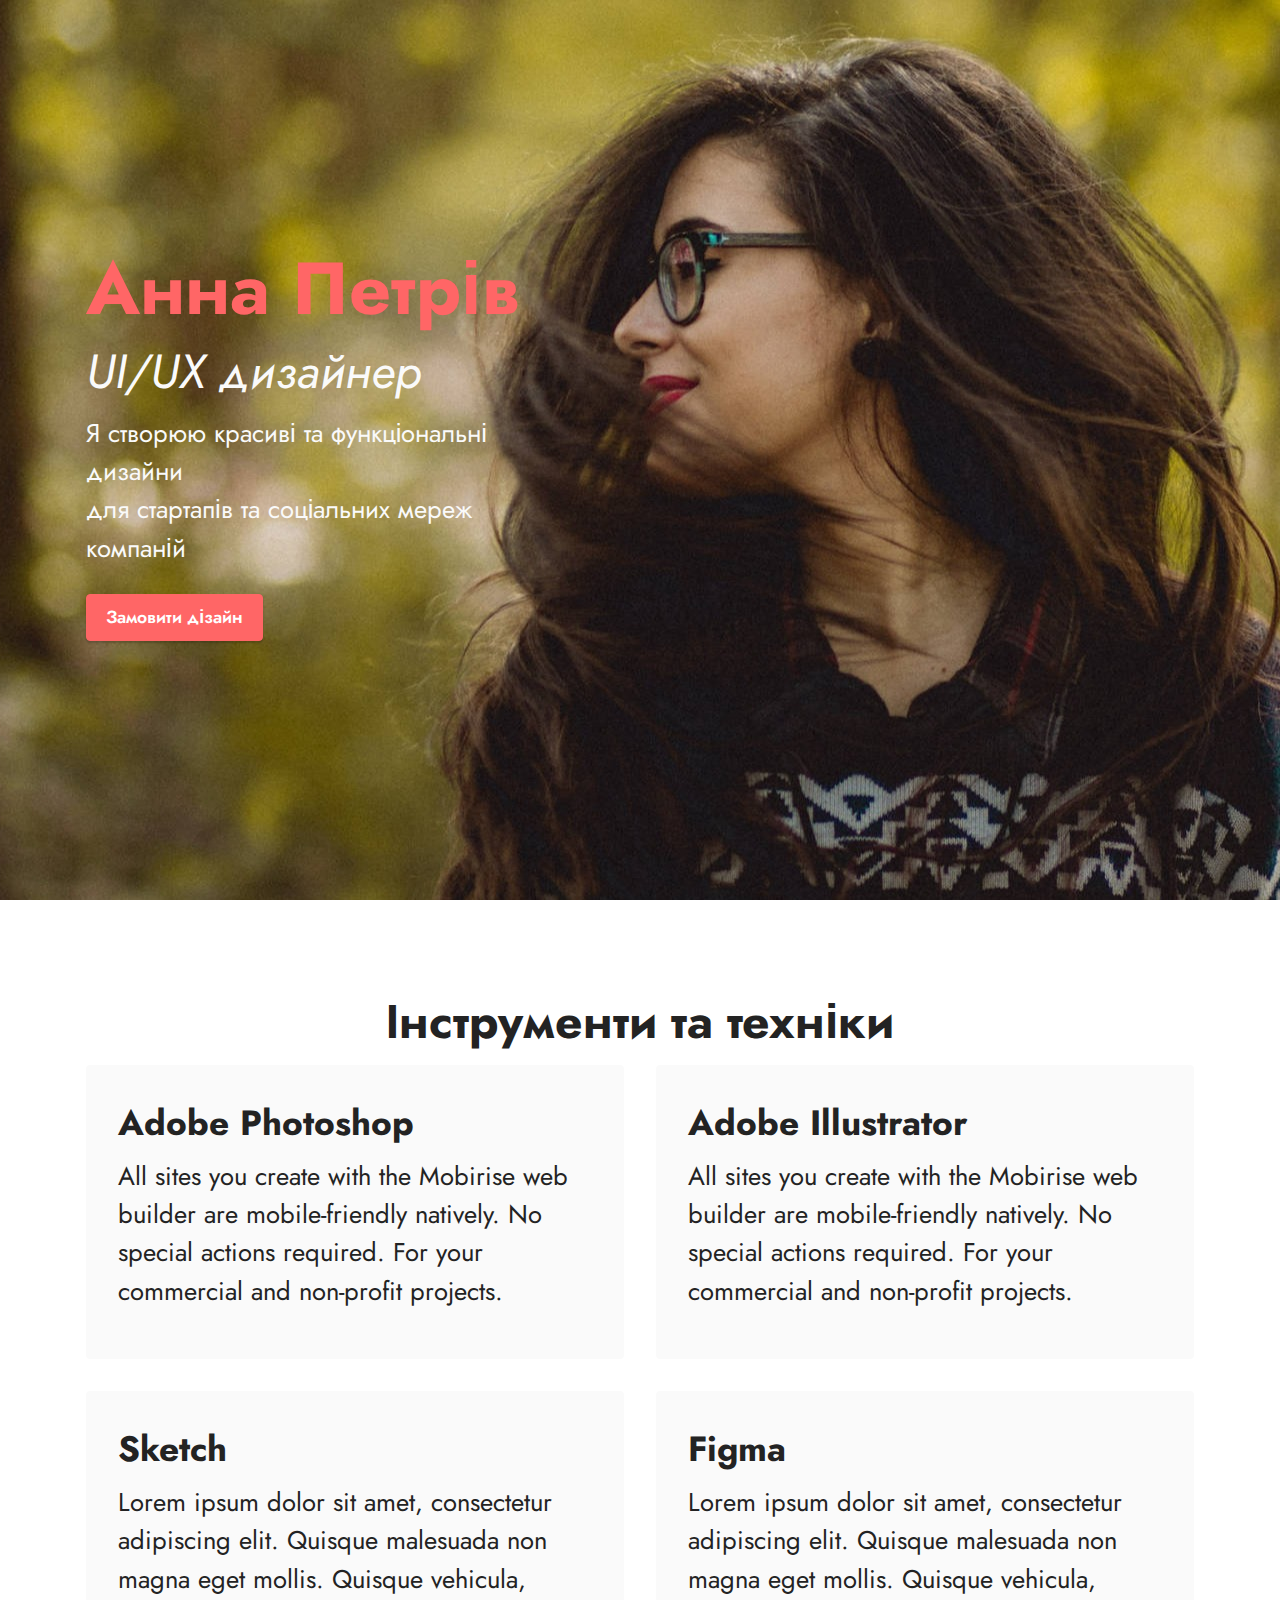
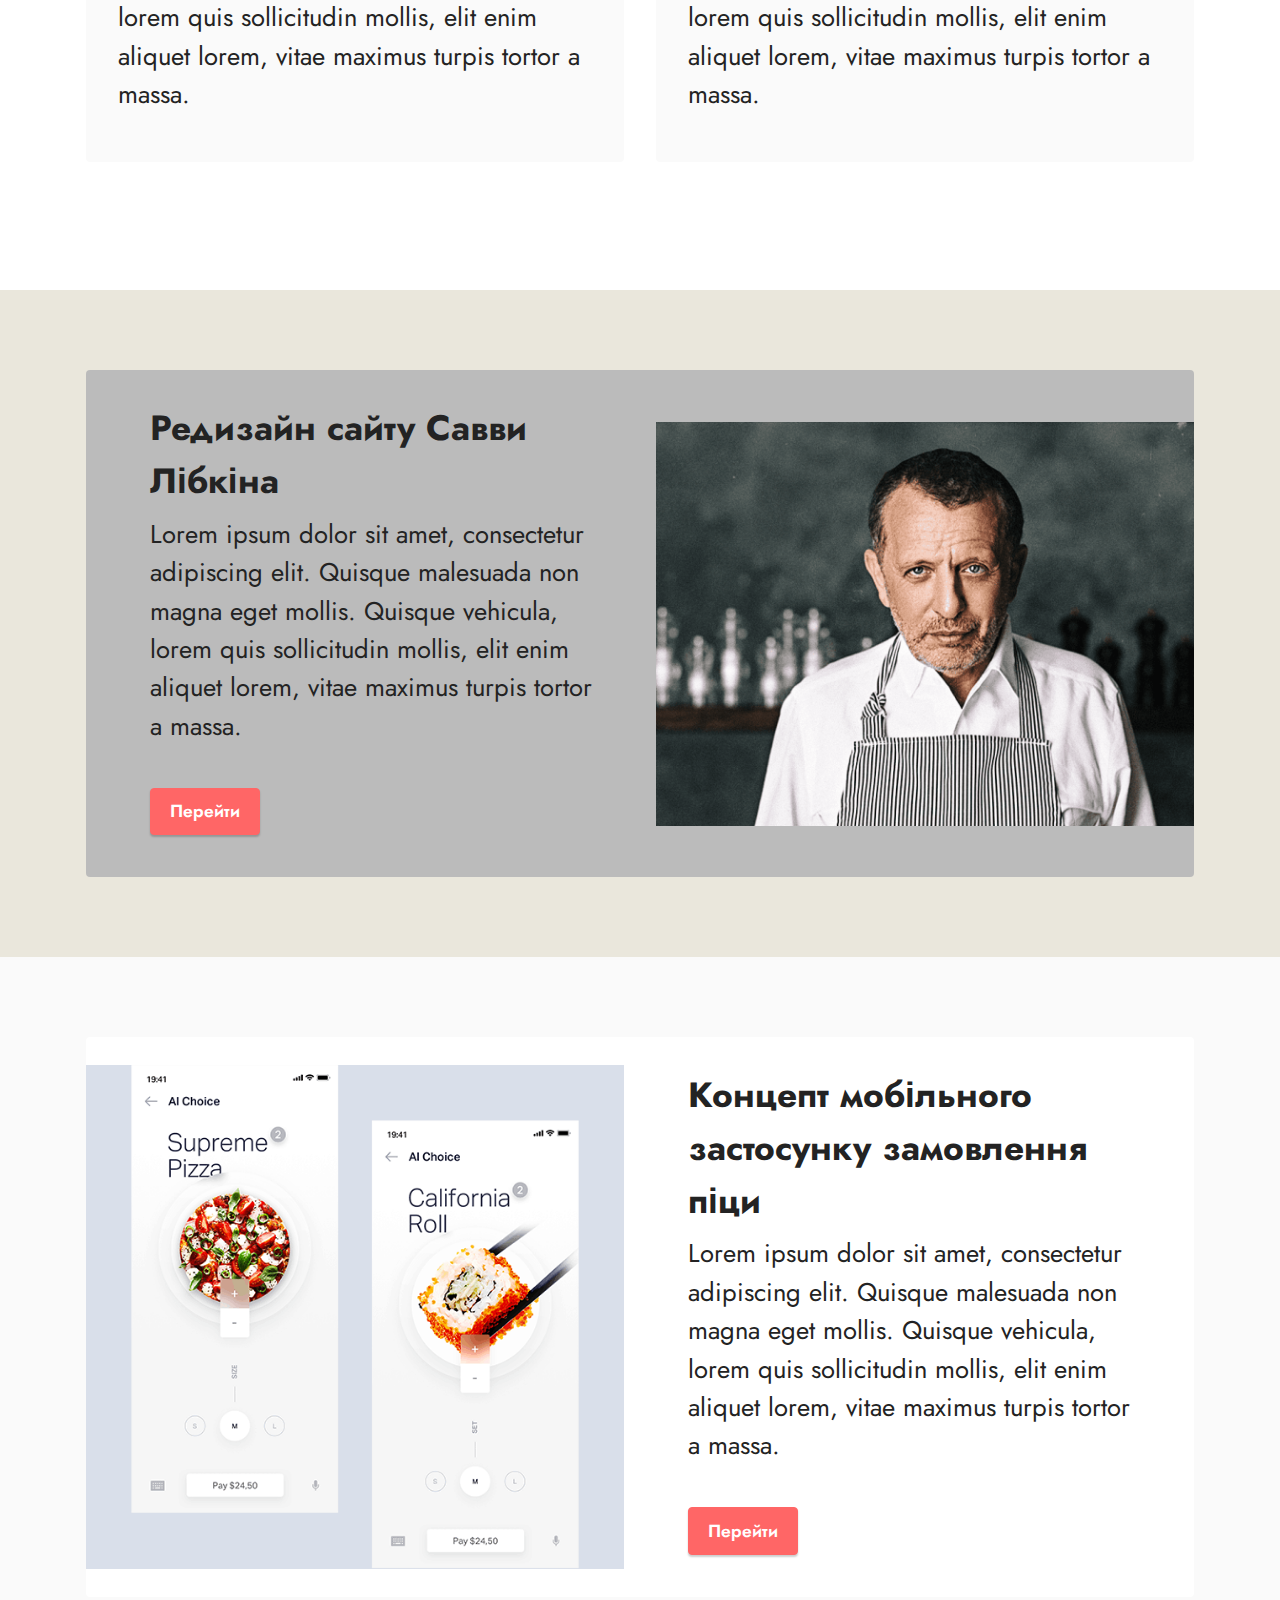
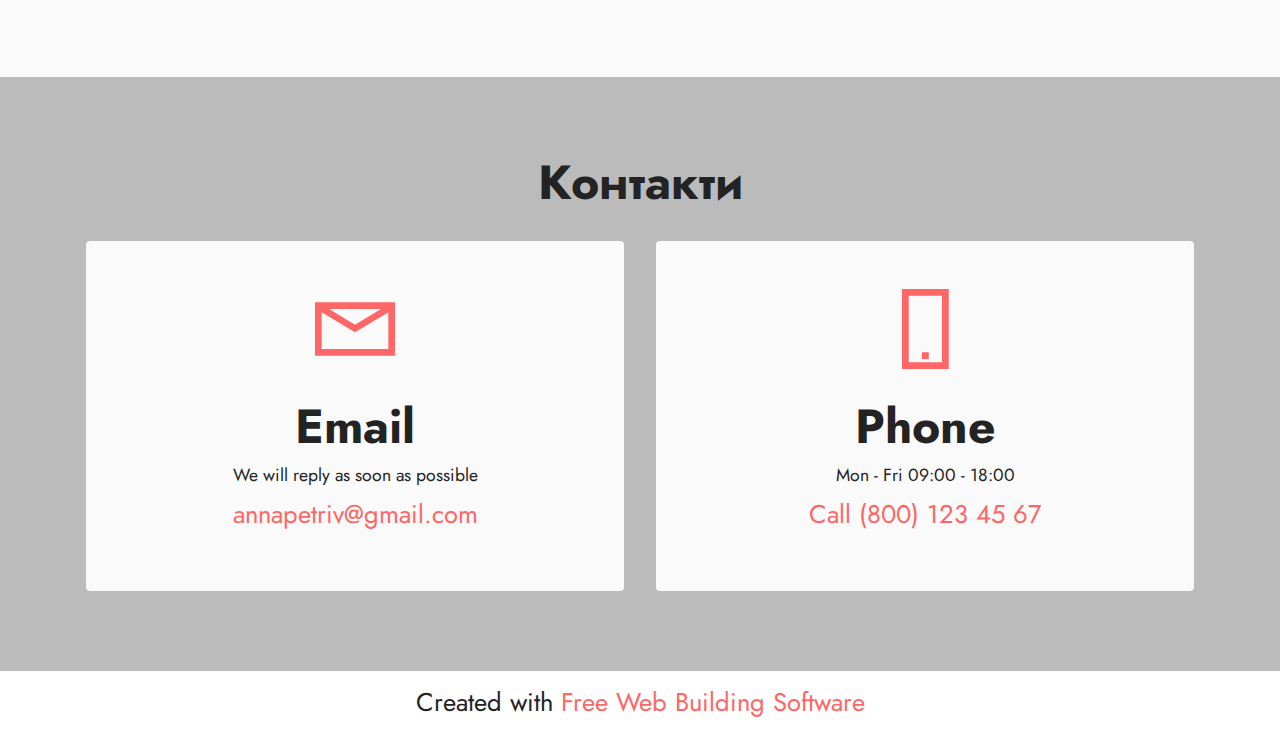
==== index.html @ 77c0c957 "create github pages" ====
<!DOCTYPE html>
<html  >
<head>
  <!-- Site made with Mobirise Website Builder v5.6.11, https://mobirise.com -->
  <meta charset="UTF-8">
  <meta http-equiv="X-UA-Compatible" content="IE=edge">
  <meta name="generator" content="Mobirise v5.6.11, mobirise.com">
  <meta name="twitter:card" content="summary_large_image"/>
  <meta name="twitter:image:src" content="">
  <meta property="og:image" content="">
  <meta name="twitter:title" content="Home">
  <meta name="viewport" content="width=device-width, initial-scale=1, minimum-scale=1">
  <link rel="shortcut icon" href="assets/images/logo5.png" type="image/x-icon">
  <meta name="description" content="">
  
  
  <title>Home</title>
  <link rel="stylesheet" href="assets/web/assets/mobirise-icons2/mobirise2.css">
  <link rel="stylesheet" href="assets/bootstrap/css/bootstrap.min.css">
  <link rel="stylesheet" href="assets/bootstrap/css/bootstrap-grid.min.css">
  <link rel="stylesheet" href="assets/bootstrap/css/bootstrap-reboot.min.css">
  <link rel="stylesheet" href="assets/theme/css/style.css">
  <link rel="preload" href="https://fonts.googleapis.com/css?family=Jost:100,200,300,400,500,600,700,800,900,100i,200i,300i,400i,500i,600i,700i,800i,900i&display=swap" as="style" onload="this.onload=null;this.rel='stylesheet'">
  <noscript><link rel="stylesheet" href="https://fonts.googleapis.com/css?family=Jost:100,200,300,400,500,600,700,800,900,100i,200i,300i,400i,500i,600i,700i,800i,900i&display=swap"></noscript>
  <link rel="preload" as="style" href="assets/mobirise/css/mbr-additional.css"><link rel="stylesheet" href="assets/mobirise/css/mbr-additional.css" type="text/css">
  
  
  
  
</head>
<body>
  
  <section data-bs-version="5.1" class="header1 cid-tc3N2yRt4b mbr-fullscreen" id="header1-n">

    

    
    <div class="mbr-overlay" style="opacity: 0; background-color: rgb(187, 187, 187);"></div>

    <div class="container">
        <div class="row">
            <div class="col-12 col-lg-5">
                <h1 class="mbr-section-title mbr-fonts-style mb-3 display-1"><strong>Анна Петрів</strong></h1>
                <h2 class="mbr-section-subtitle mbr-fonts-style mb-3 display-2"><em>UI/UX дизайнер</em></h2>
                <p class="mbr-text mbr-fonts-style display-7">Я створюю красиві та функціональні дизайни<br>для стартапів та соціальних мереж компаній</p>
                <div class="mbr-section-btn mt-3"><a class="btn btn-secondary display-4" href="mailto:annapetriv@mail.com">Замовити дізайн</a></div>
            </div>
        </div>
    </div>
</section>

<section data-bs-version="5.1" class="features7 cid-tc6FCdjRN9" id="features8-t">
    <!---->
    

    
    
    <div class="container">
        <div class="row">
            <div class="title col-12">
                <h5 class="mbr-section-title mbr-fonts-style mb-3 display-2"><strong>Інструменти та техніки</strong></h5>
                
            </div>
            <div class="card col-12 col-md-6">
                <div class="card-wrapper">
                    <div class="top-line">
                        <h6 class="card-title mbr-fonts-style display-5"><strong>Adobe Photoshop</strong></h6>
                        <p class="mbr-text cost mbr-fonts-style display-5"></p>
                    </div>
                    <div class="bottom-line">
                        <p class="mbr-text mbr-fonts-style display-7">
                            All sites you create with the Mobirise web builder are mobile-friendly natively. No special
                            actions required. For your commercial and non-profit projects.
                        </p>
                    </div>
                </div>
            </div>
            <div class="card col-12 col-md-6">
                <div class="card-wrapper">
                    <div class="top-line">
                        <h6 class="card-title mbr-fonts-style display-5"><strong>Adobe Illustrator</strong></h6>
                        <p class="mbr-text cost mbr-fonts-style display-4"></p>
                    </div>
                    <div class="bottom-line">
                        <p class="mbr-text mbr-fonts-style display-7">
                            All sites you create with the Mobirise web builder are mobile-friendly natively. No special
                            actions required. For your commercial and non-profit projects.
                        </p>
                    </div>
                </div>
            </div>
            <div class="card col-12 col-md-6">
                <div class="card-wrapper">
                    <div class="top-line">
                        <h6 class="card-title mbr-fonts-style display-5"><strong>Sketch</strong></h6>
                        <p class="mbr-text cost mbr-fonts-style display-5"></p>
                    </div>
                    <div class="bottom-line">
                        <p class="mbr-text mbr-fonts-style display-7">
                            Lorem ipsum dolor sit amet, consectetur adipiscing elit. Quisque malesuada non magna eget mollis. Quisque vehicula, lorem quis sollicitudin mollis, elit enim aliquet lorem, vitae maximus turpis tortor a massa. 
                        </p>
                    </div>
                </div>
            </div>
            <div class="card col-12 col-md-6">
                <div class="card-wrapper">
                    <div class="top-line">
                        <h6 class="card-title mbr-fonts-style display-5"><strong>Figma</strong></h6>
                        <p class="mbr-text cost mbr-fonts-style display-5"></p>
                    </div>
                    <div class="bottom-line">
                        <p class="mbr-text mbr-fonts-style display-7">
                            Lorem ipsum dolor sit amet, consectetur adipiscing elit. Quisque malesuada non magna eget mollis. Quisque vehicula, lorem quis sollicitudin mollis, elit enim aliquet lorem, vitae maximus turpis tortor a massa. 
                        </p>
                    </div>
                </div>
            </div>
            
            
            
            
            
            
            
            
        </div>
    </div>
</section>

<section data-bs-version="5.1" class="features6 cid-tc6D6nNCP1" id="features7-q">
    <!---->
    

    
    
    <div class="container">
        <div class="card-wrapper">
            <div class="row align-items-center flex-row-reverse">
                <div class="col-12 col-lg-6">
                    <div class="image-wrapper">
                        <img src="assets/images/savva-mainpng-1256x530.png" alt="Mobirise Website Builder">
                    </div>
                </div>
                <div class="col-12 col-lg">
                    <div class="text-box">
                        <h5 class="mbr-title mbr-fonts-style display-5"><strong>Редизайн сайту Савви Лібкіна</strong></h5>
                        <p class="mbr-text mbr-fonts-style display-7">Lorem ipsum dolor sit amet, consectetur adipiscing elit. Quisque malesuada non magna eget mollis. Quisque vehicula, lorem quis sollicitudin mollis, elit enim aliquet lorem, vitae maximus turpis tortor a massa. </p>
                        
                        <div class="mbr-section-btn pt-3"><a href="https://savva-libkin.com/" class="btn btn-primary display-4" target="_blank">Перейти</a></div>
                    </div>
                </div>
            </div>
        </div>
    </div>
</section>

<section data-bs-version="5.1" class="features6 cid-tc6D6OwRCN" id="features7-r">
    <!---->
    

    
    
    <div class="container">
        <div class="card-wrapper">
            <div class="row align-items-center">
                <div class="col-12 col-lg-6">
                    <div class="image-wrapper">
                        <img src="assets/images/ecommerce-app-design.png.pagespeed.ce.hptxn58na7-800x600.png" alt="Mobirise Website Builder">
                    </div>
                </div>
                <div class="col-12 col-lg">
                    <div class="text-box">
                        <h5 class="mbr-title mbr-fonts-style display-5">
                            <strong>Концепт мобільного застосунку замовлення піци</strong></h5>
                        <p class="mbr-text mbr-fonts-style display-7">Lorem ipsum dolor sit amet, consectetur adipiscing elit. Quisque malesuada non magna eget mollis. Quisque vehicula, lorem quis sollicitudin mollis, elit enim aliquet lorem, vitae maximus turpis tortor a massa. </p>
                        
                        <div class="mbr-section-btn pt-3"><a href="https://mobiri.se" class="btn btn-primary display-4">Перейти</a></div>
                    </div>
                </div>
            </div>
        </div>
    </div>
</section>

<section data-bs-version="5.1" class="contacts1 cid-tc72vBb24L" id="contacts1-z">

    

    
    
    <div class="container">
        <div class="mbr-section-head">
            <h3 class="mbr-section-title mbr-fonts-style align-center mb-0 display-2"><strong>Контакти</strong></h3>
            
        </div>
        <div class="row justify-content-center mt-4">
            <div class="card col-12 col-lg-6">
                <div class="card-wrapper">
                    <div class="card-box align-center">
                        <div class="image-wrapper">
                            <span class="mbr-iconfont mobi-mbri-letter mobi-mbri"></span>
                        </div>
                        <h4 class="card-title mbr-fonts-style mb-2 display-2">
                            <strong>Email</strong>
                        </h4>
                        <p class="mbr-text mbr-fonts-style mb-2 display-4">
                            We will reply as soon as possible</p>
                        <h5 class="link mbr-fonts-style display-7"><a href="mailto:аnnapetriv@gmail.com" class="text-primary">аnnapetriv@gmail.com</a></h5>
                    </div>
                </div>
            </div>
            <div class="card col-12 col-lg-6">
                <div class="card-wrapper">
                    <div class="card-box align-center">
                        <div class="image-wrapper">
                            <span class="mbr-iconfont mobi-mbri-mobile-2 mobi-mbri"></span>
                        </div>
                        <h4 class="card-title mbr-fonts-style align-center mb-2 display-2">
                            <strong>Phone</strong>
                        </h4>
                        <p class="mbr-text mbr-fonts-style mb-2 display-4">
                            Mon - Fri 09:00 - 18:00</p>
                        <h5 class="link mbr-black mbr-fonts-style display-7">
                            <a href="tel:+12345678910" class="text-primary">Call (800) 123 45 67</a>
                        </h5>
                    </div>
                </div>
            </div>
        </div>
    </div>
</section><section class="display-7" style="padding: 0;align-items: center;justify-content: center;flex-wrap: wrap;    align-content: center;display: flex;position: relative;height: 4rem;"><a href="https://mobiri.se/2241445" style="flex: 1 1;height: 4rem;position: absolute;width: 100%;z-index: 1;"><img alt="" style="height: 4rem;" src="[data-uri]"></a><p style="margin: 0;text-align: center;" class="display-7">Created with &#8204;</p><a style="z-index:1" href="https://mobirise.com"> Free Web  Building Software</a></section><script src="assets/bootstrap/js/bootstrap.bundle.min.js"></script>  <script src="assets/smoothscroll/smooth-scroll.js"></script>  <script src="assets/ytplayer/index.js"></script>  <script src="assets/theme/js/script.js"></script>  
  
  
</body>
</html>
---- assets/web/assets/mobirise-icons2/mobirise2.css ----
@font-face {
  font-family: 'Moririse2';
  font-display: swap;
  src:  url('mobirise2.eot?f2bix4');
  src:  url('mobirise2.eot?f2bix4#iefix') format('embedded-opentype'),
    url('mobirise2.ttf?f2bix4') format('truetype'),
    url('mobirise2.woff?f2bix4') format('woff'),
    url('mobirise2.svg?f2bix4#mobirise2') format('svg');
  font-weight: normal;
  font-style: normal;
}

[class^="mobi-"], [class*=" mobi-"] {
  /* use !important to prevent issues with browser extensions that change fonts */
  font-family: 'Moririse2' !important;
  speak: none;
  font-style: normal;
  font-weight: normal;
  font-variant: normal;
  text-transform: none;
  line-height: 1;

  /* Better Font Rendering =========== */
  -webkit-font-smoothing: antialiased;
  -moz-osx-font-smoothing: grayscale;
}

.mobi-mbri-add-submenu:before {
  content: "\e900";
}
.mobi-mbri-alert:before {
  content: "\e901";
}
.mobi-mbri-align-center:before {
  content: "\e902";
}
.mobi-mbri-align-justify:before {
  content: "\e903";
}
.mobi-mbri-align-left:before {
  content: "\e904";
}
.mobi-mbri-align-right:before {
  content: "\e905";
}
.mobi-mbri-android:before {
  content: "\e906";
}
.mobi-mbri-apple:before {
  content: "\e907";
}
.mobi-mbri-arrow-down:before {
  content: "\e908";
}
.mobi-mbri-arrow-next:before {
  content: "\e909";
}
.mobi-mbri-arrow-prev:before {
  content: "\e90a";
}
.mobi-mbri-arrow-up:before {
  content: "\e90b";
}
.mobi-mbri-bold:before {
  content: "\e90c";
}
.mobi-mbri-bookmark:before {
  content: "\e90d";
}
.mobi-mbri-bootstrap:before {
  content: "\e90e";
}
.mobi-mbri-briefcase:before {
  content: "\e90f";
}
.mobi-mbri-browse:before {
  content: "\e910";
}
.mobi-mbri-bulleted-list:before {
  content: "\e911";
}
.mobi-mbri-calendar:before {
  content: "\e912";
}
.mobi-mbri-camera:before {
  content: "\e913";
}
.mobi-mbri-cart-add:before {
  content: "\e914";
}
.mobi-mbri-cart-full:before {
  content: "\e915";
}
.mobi-mbri-cash:before {
  content: "\e916";
}
.mobi-mbri-change-style:before {
  content: "\e917";
}
.mobi-mbri-chat:before {
  content: "\e918";
}
.mobi-mbri-clock:before {
  content: "\e919";
}
.mobi-mbri-close:before {
  content: "\e91a";
}
.mobi-mbri-cloud:before {
  content: "\e91b";
}
.mobi-mbri-code:before {
  content: "\e91c";
}
.mobi-mbri-contact-form:before {
  content: "\e91d";
}
.mobi-mbri-credit-card:before {
  content: "\e91e";
}
.mobi-mbri-cursor-click:before {
  content: "\e91f";
}
.mobi-mbri-cust-feedback:before {
  content: "\e920";
}
.mobi-mbri-database:before {
  content: "\e921";
}
.mobi-mbri-delivery:before {
  content: "\e922";
}
.mobi-mbri-desktop:before {
  content: "\e923";
}
.mobi-mbri-devices:before {
  content: "\e924";
}
.mobi-mbri-down:before {
  content: "\e925";
}
.mobi-mbri-download-2:before {
  content: "\e926";
}
.mobi-mbri-download:before {
  content: "\e927";
}
.mobi-mbri-drag-n-drop-2:before {
  content: "\e928";
}
.mobi-mbri-drag-n-drop:before {
  content: "\e929";
}
.mobi-mbri-edit-2:before {
  content: "\e92a";
}
.mobi-mbri-edit:before {
  content: "\e92b";
}
.mobi-mbri-error:before {
  content: "\e92c";
}
.mobi-mbri-extension:before {
  content: "\e92d";
}
.mobi-mbri-features:before {
  content: "\e92e";
}
.mobi-mbri-file:before {
  content: "\e92f";
}
.mobi-mbri-flag:before {
  content: "\e930";
}
.mobi-mbri-folder:before {
  content: "\e931";
}
.mobi-mbri-gift:before {
  content: "\e932";
}
.mobi-mbri-github:before {
  content: "\e933";
}
.mobi-mbri-globe-2:before {
  content: "\e934";
}
.mobi-mbri-globe:before {
  content: "\e935";
}
.mobi-mbri-growing-chart:before {
  content: "\e936";
}
.mobi-mbri-hearth:before {
  content: "\e937";
}
.mobi-mbri-help:before {
  content: "\e938";
}
.mobi-mbri-home:before {
  content: "\e939";
}
.mobi-mbri-hot-cup:before {
  content: "\e93a";
}
.mobi-mbri-idea:before {
  content: "\e93b";
}
.mobi-mbri-image-gallery:before {
  content: "\e93c";
}
.mobi-mbri-image-slider:before {
  content: "\e93d";
}
.mobi-mbri-info:before {
  content: "\e93e";
}
.mobi-mbri-italic:before {
  content: "\e93f";
}
.mobi-mbri-key:before {
  content: "\e940";
}
.mobi-mbri-laptop:before {
  content: "\e941";
}
.mobi-mbri-layers:before {
  content: "\e942";
}
.mobi-mbri-left-right:before {
  content: "\e943";
}
.mobi-mbri-left:before {
  content: "\e944";
}
.mobi-mbri-letter:before {
  content: "\e945";
}
.mobi-mbri-like:before {
  content: "\e946";
}
.mobi-mbri-link:before {
  content: "\e947";
}
.mobi-mbri-lock:before {
  content: "\e948";
}
.mobi-mbri-login:before {
  content: "\e949";
}
.mobi-mbri-logout:before {
  content: "\e94a";
}
.mobi-mbri-magic-stick:before {
  content: "\e94b";
}
.mobi-mbri-map-pin:before {
  content: "\e94c";
}
.mobi-mbri-menu:before {
  content: "\e94d";
}
.mobi-mbri-mobile-2:before {
  content: "\e94e";
}
.mobi-mbri-mobile-horizontal:before {
  content: "\e94f";
}
.mobi-mbri-mobile:before {
  content: "\e950";
}
.mobi-mbri-mobirise:before {
  content: "\e951";
}
.mobi-mbri-more-horizontal:before {
  content: "\e952";
}
.mobi-mbri-more-vertical:before {
  content: "\e953";
}
.mobi-mbri-music:before {
  content: "\e954";
}
.mobi-mbri-new-file:before {
  content: "\e955";
}
.mobi-mbri-numbered-list:before {
  content: "\e956";
}
.mobi-mbri-opened-folder:before {
  content: "\e957";
}
.mobi-mbri-pages:before {
  content: "\e958";
}
.mobi-mbri-paper-plane:before {
  content: "\e959";
}
.mobi-mbri-paperclip:before {
  content: "\e95a";
}
.mobi-mbri-phone:before {
  content: "\e95b";
}
.mobi-mbri-photo:before {
  content: "\e95c";
}
.mobi-mbri-photos:before {
  content: "\e95d";
}
.mobi-mbri-pin:before {
  content: "\e95e";
}
.mobi-mbri-play:before {
  content: "\e95f";
}
.mobi-mbri-plus:before {
  content: "\e960";
}
.mobi-mbri-preview:before {
  content: "\e961";
}
.mobi-mbri-print:before {
  content: "\e962";
}
.mobi-mbri-protect:before {
  content: "\e963";
}
.mobi-mbri-question:before {
  content: "\e964";
}
.mobi-mbri-quote-left:before {
  content: "\e965";
}
.mobi-mbri-quote-right:before {
  content: "\e966";
}
.mobi-mbri-redo:before {
  content: "\e967";
}
.mobi-mbri-refresh:before {
  content: "\e968";
}
.mobi-mbri-responsive-2:before {
  content: "\e969";
}
.mobi-mbri-responsive:before {
  content: "\e96a";
}
.mobi-mbri-right:before {
  content: "\e96b";
}
.mobi-mbri-rocket:before {
  content: "\e96c";
}
.mobi-mbri-sad-face:before {
  content: "\e96d";
}
.mobi-mbri-sale:before {
  content: "\e96e";
}
.mobi-mbri-save:before {
  content: "\e96f";
}
.mobi-mbri-search:before {
  content: "\e970";
}
.mobi-mbri-setting-2:before {
  content: "\e971";
}
.mobi-mbri-setting-3:before {
  content: "\e972";
}
.mobi-mbri-setting:before {
  content: "\e973";
}
.mobi-mbri-share:before {
  content: "\e974";
}
.mobi-mbri-shopping-bag:before {
  content: "\e975";
}
.mobi-mbri-shopping-basket:before {
  content: "\e976";
}
.mobi-mbri-shopping-cart:before {
  content: "\e977";
}
.mobi-mbri-sites:before {
  content: "\e978";
}
.mobi-mbri-smile-face:before {
  content: "\e979";
}
.mobi-mbri-speed:before {
  content: "\e97a";
}
.mobi-mbri-star:before {
  content: "\e97b";
}
.mobi-mbri-success:before {
  content: "\e97c";
}
.mobi-mbri-sun:before {
  content: "\e97d";
}
.mobi-mbri-sun2:before {
  content: "\e97e";
}
.mobi-mbri-tablet-vertical:before {
  content: "\e97f";
}
.mobi-mbri-tablet:before {
  content: "\e980";
}
.mobi-mbri-target:before {
  content: "\e981";
}
.mobi-mbri-timer:before {
  content: "\e982";
}
.mobi-mbri-to-ftp:before {
  content: "\e983";
}
.mobi-mbri-to-local-drive:before {
  content: "\e984";
}
.mobi-mbri-touch-swipe:before {
  content: "\e985";
}
.mobi-mbri-touch:before {
  content: "\e986";
}
.mobi-mbri-trash:before {
  content: "\e987";
}
.mobi-mbri-underline:before {
  content: "\e988";
}
.mobi-mbri-undo:before {
  content: "\e989";
}
.mobi-mbri-unlink:before {
  content: "\e98a";
}
.mobi-mbri-unlock:before {
  content: "\e98b";
}
.mobi-mbri-up-down:before {
  content: "\e98c";
}
.mobi-mbri-up:before {
  content: "\e98d";
}
.mobi-mbri-update:before {
  content: "\e98e";
}
.mobi-mbri-upload-2:before {
  content: "\e98f";
}
.mobi-mbri-upload:before {
  content: "\e990";
}
.mobi-mbri-user-2:before {
  content: "\e991";
}
.mobi-mbri-user:before {
  content: "\e992";
}
.mobi-mbri-users:before {
  content: "\e993";
}
.mobi-mbri-video-play:before {
  content: "\e994";
}
.mobi-mbri-video:before {
  content: "\e995";
}
.mobi-mbri-watch:before {
  content: "\e996";
}
.mobi-mbri-website-theme-2:before {
  content: "\e997";
}
.mobi-mbri-website-theme:before {
  content: "\e998";
}
.mobi-mbri-wifi:before {
  content: "\e999";
}
.mobi-mbri-windows:before {
  content: "\e99a";
}
.mobi-mbri-zoom-in:before {
  content: "\e99b";
}
.mobi-mbri-zoom-out:before {
  content: "\e99c";
}
---- assets/theme/css/style.css ----
@charset "UTF-8";
section {
  background-color: #ffffff;
}

body {
  font-style: normal;
  line-height: 1.5;
  font-weight: 400;
  color: #232323;
  position: relative;
}

button {
  background-color: transparent;
  border-color: transparent;
}

section,
.container,
.container-fluid {
  position: relative;
  word-wrap: break-word;
}

a.mbr-iconfont:hover {
  text-decoration: none;
}

.article .lead p,
.article .lead ul,
.article .lead ol,
.article .lead pre,
.article .lead blockquote {
  margin-bottom: 0;
}

a {
  font-style: normal;
  font-weight: 400;
  cursor: pointer;
}
a, a:hover {
  text-decoration: none;
}

.mbr-section-title {
  font-style: normal;
  line-height: 1.3;
}

.mbr-section-subtitle {
  line-height: 1.3;
}

.mbr-text {
  font-style: normal;
  line-height: 1.7;
}

h1,
h2,
h3,
h4,
h5,
h6,
.display-1,
.display-2,
.display-4,
.display-5,
.display-7,
span,
p,
a {
  line-height: 1;
  word-break: break-word;
  word-wrap: break-word;
  font-weight: 400;
}

b,
strong {
  font-weight: bold;
}

input:-webkit-autofill, input:-webkit-autofill:hover, input:-webkit-autofill:focus, input:-webkit-autofill:active {
  transition-delay: 9999s;
  -webkit-transition-property: background-color, color;
  transition-property: background-color, color;
}

textarea[type=hidden] {
  display: none;
}

section {
  background-position: 50% 50%;
  background-repeat: no-repeat;
  background-size: cover;
}
section .mbr-background-video,
section .mbr-background-video-preview {
  position: absolute;
  bottom: 0;
  left: 0;
  right: 0;
  top: 0;
}

.hidden {
  visibility: hidden;
}

.mbr-z-index20 {
  z-index: 20;
}

/*! Base colors */
.mbr-white {
  color: #ffffff;
}

.mbr-black {
  color: #111111;
}

.mbr-bg-white {
  background-color: #ffffff;
}

.mbr-bg-black {
  background-color: #000000;
}

/*! Text-aligns */
.align-left {
  text-align: left;
}

.align-center {
  text-align: center;
}

.align-right {
  text-align: right;
}

/*! Font-weight  */
.mbr-light {
  font-weight: 300;
}

.mbr-regular {
  font-weight: 400;
}

.mbr-semibold {
  font-weight: 500;
}

.mbr-bold {
  font-weight: 700;
}

/*! Media  */
.media-content {
  flex-basis: 100%;
}

.media-container-row {
  display: flex;
  flex-direction: row;
  flex-wrap: wrap;
  justify-content: center;
  align-content: center;
  align-items: start;
}
.media-container-row .media-size-item {
  width: 400px;
}

.media-container-column {
  display: flex;
  flex-direction: column;
  flex-wrap: wrap;
  justify-content: center;
  align-content: center;
  align-items: stretch;
}
.media-container-column > * {
  width: 100%;
}

@media (min-width: 992px) {
  .media-container-row {
    flex-wrap: nowrap;
  }
}
figure {
  margin-bottom: 0;
  overflow: hidden;
}

figure[mbr-media-size] {
  transition: width 0.1s;
}

img,
iframe {
  display: block;
  width: 100%;
}

.card {
  background-color: transparent;
  border: none;
}

.card-box {
  width: 100%;
}

.card-img {
  text-align: center;
  flex-shrink: 0;
  -webkit-flex-shrink: 0;
}

.media {
  max-width: 100%;
  margin: 0 auto;
}

.mbr-figure {
  align-self: center;
}

.media-container > div {
  max-width: 100%;
}

.mbr-figure img,
.card-img img {
  width: 100%;
}

@media (max-width: 991px) {
  .media-size-item {
    width: auto !important;
  }

  .media {
    width: auto;
  }

  .mbr-figure {
    width: 100% !important;
  }
}
/*! Buttons */
.mbr-section-btn {
  margin-left: -0.6rem;
  margin-right: -0.6rem;
  font-size: 0;
}

.btn {
  font-weight: 600;
  border-width: 1px;
  font-style: normal;
  margin: 0.6rem 0.6rem;
  white-space: normal;
  transition: all 0.2s ease-in-out;
  display: inline-flex;
  align-items: center;
  justify-content: center;
  word-break: break-word;
}

.btn-sm {
  font-weight: 600;
  letter-spacing: 0px;
  transition: all 0.3s ease-in-out;
}

.btn-md {
  font-weight: 600;
  letter-spacing: 0px;
  transition: all 0.3s ease-in-out;
}

.btn-lg {
  font-weight: 600;
  letter-spacing: 0px;
  transition: all 0.3s ease-in-out;
}

.btn-form {
  margin: 0;
}
.btn-form:hover {
  cursor: pointer;
}

nav .mbr-section-btn {
  margin-left: 0rem;
  margin-right: 0rem;
}

/*! Btn icon margin */
.btn .mbr-iconfont,
.btn.btn-sm .mbr-iconfont {
  order: 1;
  cursor: pointer;
  margin-left: 0.5rem;
  vertical-align: sub;
}

.btn.btn-md .mbr-iconfont,
.btn.btn-md .mbr-iconfont {
  margin-left: 0.8rem;
}

.mbr-regular {
  font-weight: 400;
}

.mbr-semibold {
  font-weight: 500;
}

.mbr-bold {
  font-weight: 700;
}

[type=submit] {
  -webkit-appearance: none;
}

/*! Full-screen */
.mbr-fullscreen .mbr-overlay {
  min-height: 100vh;
}

.mbr-fullscreen {
  display: flex;
  display: -moz-flex;
  display: -ms-flex;
  display: -o-flex;
  align-items: center;
  min-height: 100vh;
  padding-top: 3rem;
  padding-bottom: 3rem;
}

/*! Map */
.map {
  height: 25rem;
  position: relative;
}
.map iframe {
  width: 100%;
  height: 100%;
}

/*! Scroll to top arrow */
.mbr-arrow-up {
  bottom: 25px;
  right: 90px;
  position: fixed;
  text-align: right;
  z-index: 5000;
  color: #ffffff;
  font-size: 22px;
}

.mbr-arrow-up a {
  background: rgba(0, 0, 0, 0.2);
  border-radius: 50%;
  color: #fff;
  display: inline-block;
  height: 60px;
  width: 60px;
  border: 2px solid #fff;
  outline-style: none !important;
  position: relative;
  text-decoration: none;
  transition: all 0.3s ease-in-out;
  cursor: pointer;
  text-align: center;
}
.mbr-arrow-up a:hover {
  background-color: rgba(0, 0, 0, 0.4);
}
.mbr-arrow-up a i {
  line-height: 60px;
}

.mbr-arrow-up-icon {
  display: block;
  color: #fff;
}

.mbr-arrow-up-icon::before {
  content: "›";
  display: inline-block;
  font-family: serif;
  font-size: 22px;
  line-height: 1;
  font-style: normal;
  position: relative;
  top: 6px;
  left: -4px;
  transform: rotate(-90deg);
}

/*! Arrow Down */
.mbr-arrow {
  position: absolute;
  bottom: 45px;
  left: 50%;
  width: 60px;
  height: 60px;
  cursor: pointer;
  background-color: rgba(80, 80, 80, 0.5);
  border-radius: 50%;
  transform: translateX(-50%);
}
@media (max-width: 767px) {
  .mbr-arrow {
    display: none;
  }
}
.mbr-arrow > a {
  display: inline-block;
  text-decoration: none;
  outline-style: none;
  -webkit-animation: arrowdown 1.7s ease-in-out infinite;
          animation: arrowdown 1.7s ease-in-out infinite;
  color: #ffffff;
}
.mbr-arrow > a > i {
  position: absolute;
  top: -2px;
  left: 15px;
  font-size: 2rem;
}

#scrollToTop a i::before {
  content: "";
  position: absolute;
  display: block;
  border-bottom: 2.5px solid #fff;
  border-left: 2.5px solid #fff;
  width: 27.8%;
  height: 27.8%;
  left: 50%;
  top: 51%;
  transform: translateY(-30%) translateX(-50%) rotate(135deg);
}

@keyframes arrowdown {
  0% {
    transform: translateY(0px);
  }
  50% {
    transform: translateY(-5px);
  }
  100% {
    transform: translateY(0px);
  }
}
@-webkit-keyframes arrowdown {
  0% {
    transform: translateY(0px);
  }
  50% {
    transform: translateY(-5px);
  }
  100% {
    transform: translateY(0px);
  }
}
@media (max-width: 500px) {
  .mbr-arrow-up {
    left: 0;
    right: 0;
    text-align: center;
  }
}
/*Gradients animation*/
@keyframes gradient-animation {
  from {
    background-position: 0% 100%;
    -webkit-animation-timing-function: ease-in-out;
            animation-timing-function: ease-in-out;
  }
  to {
    background-position: 100% 0%;
    -webkit-animation-timing-function: ease-in-out;
            animation-timing-function: ease-in-out;
  }
}
@-webkit-keyframes gradient-animation {
  from {
    background-position: 0% 100%;
    -webkit-animation-timing-function: ease-in-out;
            animation-timing-function: ease-in-out;
  }
  to {
    background-position: 100% 0%;
    -webkit-animation-timing-function: ease-in-out;
            animation-timing-function: ease-in-out;
  }
}
.bg-gradient {
  background-size: 200% 200%;
  animation: gradient-animation 5s infinite alternate;
  -webkit-animation: gradient-animation 5s infinite alternate;
}

.menu .navbar-brand {
  display: -webkit-flex;
}
.menu .navbar-brand span {
  display: flex;
  display: -webkit-flex;
}
.menu .navbar-brand .navbar-caption-wrap {
  display: -webkit-flex;
}
.menu .navbar-brand .navbar-logo img {
  display: -webkit-flex;
  width: auto;
}
@media (min-width: 768px) and (max-width: 991px) {
  .menu .navbar-toggleable-sm .navbar-nav {
    display: -ms-flexbox;
  }
}
@media (max-width: 991px) {
  .menu .navbar-collapse {
    max-height: 93.5vh;
  }
  .menu .navbar-collapse.show {
    overflow: auto;
  }
}
@media (min-width: 992px) {
  .menu .navbar-nav.nav-dropdown {
    display: -webkit-flex;
  }
  .menu .navbar-toggleable-sm .navbar-collapse {
    display: -webkit-flex !important;
  }
  .menu .collapsed .navbar-collapse {
    max-height: 93.5vh;
  }
  .menu .collapsed .navbar-collapse.show {
    overflow: auto;
  }
}
@media (max-width: 767px) {
  .menu .navbar-collapse {
    max-height: 80vh;
  }
}

.nav-link .mbr-iconfont {
  margin-right: 0.5rem;
}

.navbar {
  display: -webkit-flex;
  -webkit-flex-wrap: wrap;
  -webkit-align-items: center;
  -webkit-justify-content: space-between;
}

.navbar-collapse {
  -webkit-flex-basis: 100%;
  -webkit-flex-grow: 1;
  -webkit-align-items: center;
}

.nav-dropdown .link {
  padding: 0.667em 1.667em !important;
  margin: 0 !important;
}

.nav {
  display: -webkit-flex;
  -webkit-flex-wrap: wrap;
}

.row {
  display: -webkit-flex;
  -webkit-flex-wrap: wrap;
}

.justify-content-center {
  -webkit-justify-content: center;
}

.form-inline {
  display: -webkit-flex;
}

.card-wrapper {
  -webkit-flex: 1;
}

.carousel-control {
  z-index: 10;
  display: -webkit-flex;
}

.carousel-controls {
  display: -webkit-flex;
}

.media {
  display: -webkit-flex;
}

.form-group:focus {
  outline: none;
}

.jq-selectbox__select {
  padding: 7px 0;
  position: relative;
}

.jq-selectbox__dropdown {
  overflow: hidden;
  border-radius: 10px;
  position: absolute;
  top: 100%;
  left: 0 !important;
  width: 100% !important;
}

.jq-selectbox__trigger-arrow {
  right: 0;
  transform: translateY(-50%);
}

.jq-selectbox li {
  padding: 1.07em 0.5em;
}

input[type=range] {
  padding-left: 0 !important;
  padding-right: 0 !important;
}

.modal-dialog,
.modal-content {
  height: 100%;
}

.modal-dialog .carousel-inner {
  height: calc(100vh - 1.75rem);
}
@media (max-width: 575px) {
  .modal-dialog .carousel-inner {
    height: calc(100vh - 1rem);
  }
}

.carousel-item {
  text-align: center;
}

.carousel-item img {
  margin: auto;
}

.navbar-toggler {
  align-self: flex-start;
  padding: 0.25rem 0.75rem;
  font-size: 1.25rem;
  line-height: 1;
  background: transparent;
  border: 1px solid transparent;
  border-radius: 0.25rem;
}

.navbar-toggler:focus,
.navbar-toggler:hover {
  text-decoration: none;
  box-shadow: none;
}

.navbar-toggler-icon {
  display: inline-block;
  width: 1.5em;
  height: 1.5em;
  vertical-align: middle;
  content: "";
  background: no-repeat center center;
  background-size: 100% 100%;
}

.navbar-toggler-left {
  position: absolute;
  left: 1rem;
}

.navbar-toggler-right {
  position: absolute;
  right: 1rem;
}

.card-img {
  width: auto;
}

.menu .navbar.collapsed:not(.beta-menu) {
  flex-direction: column;
}

.carousel-item.active,
.carousel-item-next,
.carousel-item-prev {
  display: flex;
}

.note-air-layout .dropup .dropdown-menu,
.note-air-layout .navbar-fixed-bottom .dropdown .dropdown-menu {
  bottom: initial !important;
}

html,
body {
  height: auto;
  min-height: 100vh;
}

.dropup .dropdown-toggle::after {
  display: none;
}

.form-asterisk {
  font-family: initial;
  position: absolute;
  top: -2px;
  font-weight: normal;
}

.form-control-label {
  position: relative;
  cursor: pointer;
  margin-bottom: 0.357em;
  padding: 0;
}

.alert {
  color: #ffffff;
  border-radius: 0;
  border: 0;
  font-size: 1.1rem;
  line-height: 1.5;
  margin-bottom: 1.875rem;
  padding: 1.25rem;
  position: relative;
  text-align: center;
}
.alert.alert-form::after {
  background-color: inherit;
  bottom: -7px;
  content: "";
  display: block;
  height: 14px;
  left: 50%;
  margin-left: -7px;
  position: absolute;
  transform: rotate(45deg);
  width: 14px;
}

.form-control {
  background-color: #ffffff;
  background-clip: border-box;
  color: #232323;
  line-height: 1rem !important;
  height: auto;
  padding: 0.6rem 1.2rem;
  transition: border-color 0.25s ease 0s;
  border: 1px solid transparent !important;
  border-radius: 4px;
  box-shadow: rgba(0, 0, 0, 0.07) 0px 1px 1px 0px, rgba(0, 0, 0, 0.07) 0px 1px 3px 0px, rgba(0, 0, 0, 0.03) 0px 0px 0px 1px;
}
.form-active .form-control:invalid {
  border-color: red;
}

form .row {
  margin-left: -0.6rem;
  margin-right: -0.6rem;
}
form .row [class*=col] {
  padding-left: 0.6rem;
  padding-right: 0.6rem;
}

form .mbr-section-btn {
  margin: 0;
  padding-left: 0.6rem;
  padding-right: 0.6rem;
}

form .btn {
  display: flex;
  padding: 0.6rem 1.2rem;
  margin: 0;
}

form .form-check-input {
  margin-top: 0.5;
}

textarea.form-control {
  line-height: 1.5rem !important;
}

.form-group {
  margin-bottom: 1.2rem;
}

.form-control,
form .btn {
  min-height: 48px;
}

.gdpr-block label span.textGDPR input[name=gdpr] {
  top: 7px;
}

.form-control:focus {
  box-shadow: none;
}

:focus {
  outline: none;
}

.mbr-overlay {
  background-color: #000;
  bottom: 0;
  left: 0;
  opacity: 0.5;
  position: absolute;
  right: 0;
  top: 0;
  z-index: 0;
  pointer-events: none;
}

blockquote {
  font-style: italic;
  padding: 3rem;
  font-size: 1.09rem;
  position: relative;
  border-left: 3px solid;
}

ul,
ol,
pre,
blockquote {
  margin-bottom: 2.3125rem;
}

.mt-4 {
  margin-top: 2rem !important;
}

.mb-4 {
  margin-bottom: 2rem !important;
}

@media (min-width: 992px) {
  .container {
    padding-left: 16px;
    padding-right: 16px;
  }

  .row {
    margin-left: -16px;
    margin-right: -16px;
  }
  .row > [class*=col] {
    padding-left: 16px;
    padding-right: 16px;
  }
}
@media (min-width: 768px) {
  .container-fluid {
    padding-left: 32px;
    padding-right: 32px;
  }
}
@media (min-width: 768px) and (max-width: 991px) {
  .mbr-container {
    padding-left: 32px;
    padding-right: 32px;
  }
}
@media (max-width: 767px) {
  .mbr-container {
    padding-left: 16px;
    padding-right: 16px;
  }
}
.card-wrapper,
.item-wrapper {
  overflow: hidden;
}

.app-video-wrapper > img {
  opacity: 1;
}

.item {
  position: relative;
}

.dropdown-menu .dropdown-menu {
  left: 100%;
}

.dropdown-item + .dropdown-menu {
  display: none;
}

.dropdown-item:hover + .dropdown-menu,
.dropdown-menu:hover {
  display: block;
}

@media (min-aspect-ratio: 16/9) {
  .mbr-video-foreground {
    height: 300% !important;
    top: -100% !important;
  }
}
@media (max-aspect-ratio: 16/9) {
  .mbr-video-foreground {
    width: 300% !important;
    left: -100% !important;
  }
}.engine {
	position: absolute;
	text-indent: -2400px;
	text-align: center;
	padding: 0;
	top: 0;
	left: -2400px;
}
---- assets/mobirise/css/mbr-additional.css ----
body {
  font-family: Jost;
}
.display-1 {
  font-family: 'Jost', sans-serif;
  font-size: 4.6rem;
  line-height: 1.1;
}
.display-1 > .mbr-iconfont {
  font-size: 5.75rem;
}
.display-2 {
  font-family: 'Jost', sans-serif;
  font-size: 3rem;
  line-height: 1.1;
}
.display-2 > .mbr-iconfont {
  font-size: 3.75rem;
}
.display-4 {
  font-family: 'Jost', sans-serif;
  font-size: 1.1rem;
  line-height: 1.5;
}
.display-4 > .mbr-iconfont {
  font-size: 1.375rem;
}
.display-5 {
  font-family: 'Jost', sans-serif;
  font-size: 2.2rem;
  line-height: 1.5;
}
.display-5 > .mbr-iconfont {
  font-size: 2.75rem;
}
.display-7 {
  font-family: 'Jost', sans-serif;
  font-size: 1.6rem;
  line-height: 1.5;
}
.display-7 > .mbr-iconfont {
  font-size: 2rem;
}
/* ---- Fluid typography for mobile devices ---- */
/* 1.4 - font scale ratio ( bootstrap == 1.42857 ) */
/* 100vw - current viewport width */
/* (48 - 20)  48 == 48rem == 768px, 20 == 20rem == 320px(minimal supported viewport) */
/* 0.65 - min scale variable, may vary */
@media (max-width: 992px) {
  .display-1 {
    font-size: 3.68rem;
  }
}
@media (max-width: 768px) {
  .display-1 {
    font-size: 3.22rem;
    font-size: calc( 2.26rem + (4.6 - 2.26) * ((100vw - 20rem) / (48 - 20)));
    line-height: calc( 1.1 * (2.26rem + (4.6 - 2.26) * ((100vw - 20rem) / (48 - 20))));
  }
  .display-2 {
    font-size: 2.4rem;
    font-size: calc( 1.7rem + (3 - 1.7) * ((100vw - 20rem) / (48 - 20)));
    line-height: calc( 1.3 * (1.7rem + (3 - 1.7) * ((100vw - 20rem) / (48 - 20))));
  }
  .display-4 {
    font-size: 0.88rem;
    font-size: calc( 1.0350000000000001rem + (1.1 - 1.0350000000000001) * ((100vw - 20rem) / (48 - 20)));
    line-height: calc( 1.4 * (1.0350000000000001rem + (1.1 - 1.0350000000000001) * ((100vw - 20rem) / (48 - 20))));
  }
  .display-5 {
    font-size: 1.76rem;
    font-size: calc( 1.42rem + (2.2 - 1.42) * ((100vw - 20rem) / (48 - 20)));
    line-height: calc( 1.4 * (1.42rem + (2.2 - 1.42) * ((100vw - 20rem) / (48 - 20))));
  }
  .display-7 {
    font-size: 1.28rem;
    font-size: calc( 1.21rem + (1.6 - 1.21) * ((100vw - 20rem) / (48 - 20)));
    line-height: calc( 1.4 * (1.21rem + (1.6 - 1.21) * ((100vw - 20rem) / (48 - 20))));
  }
}
/* Buttons */
.btn {
  padding: 0.6rem 1.2rem;
  border-radius: 4px;
}
.btn-sm {
  padding: 0.6rem 1.2rem;
  border-radius: 4px;
}
.btn-md {
  padding: 0.6rem 1.2rem;
  border-radius: 4px;
}
.btn-lg {
  padding: 1rem 2.6rem;
  border-radius: 4px;
}
.bg-primary {
  background-color: #ff6666 !important;
}
.bg-success {
  background-color: #40b0bf !important;
}
.bg-info {
  background-color: #47b5ed !important;
}
.bg-warning {
  background-color: #ffe161 !important;
}
.bg-danger {
  background-color: #ff9966 !important;
}
.btn-primary,
.btn-primary:active {
  background-color: #ff6666 !important;
  border-color: #ff6666 !important;
  color: #ffffff !important;
  box-shadow: 0 2px 2px 0 rgba(0, 0, 0, 0.2);
}
.btn-primary:hover,
.btn-primary:focus,
.btn-primary.focus,
.btn-primary.active {
  color: #ffffff !important;
  background-color: #ff0f0f !important;
  border-color: #ff0f0f !important;
  box-shadow: 0 2px 5px 0 rgba(0, 0, 0, 0.2);
}
.btn-primary.disabled,
.btn-primary:disabled {
  color: #ffffff !important;
  background-color: #ff0f0f !important;
  border-color: #ff0f0f !important;
}
.btn-secondary,
.btn-secondary:active {
  background-color: #ff6666 !important;
  border-color: #ff6666 !important;
  color: #ffffff !important;
  box-shadow: 0 2px 2px 0 rgba(0, 0, 0, 0.2);
}
.btn-secondary:hover,
.btn-secondary:focus,
.btn-secondary.focus,
.btn-secondary.active {
  color: #ffffff !important;
  background-color: #ff0f0f !important;
  border-color: #ff0f0f !important;
  box-shadow: 0 2px 5px 0 rgba(0, 0, 0, 0.2);
}
.btn-secondary.disabled,
.btn-secondary:disabled {
  color: #ffffff !important;
  background-color: #ff0f0f !important;
  border-color: #ff0f0f !important;
}
.btn-info,
.btn-info:active {
  background-color: #47b5ed !important;
  border-color: #47b5ed !important;
  color: #ffffff !important;
  box-shadow: 0 2px 2px 0 rgba(0, 0, 0, 0.2);
}
.btn-info:hover,
.btn-info:focus,
.btn-info.focus,
.btn-info.active {
  color: #ffffff !important;
  background-color: #148cca !important;
  border-color: #148cca !important;
  box-shadow: 0 2px 5px 0 rgba(0, 0, 0, 0.2);
}
.btn-info.disabled,
.btn-info:disabled {
  color: #ffffff !important;
  background-color: #148cca !important;
  border-color: #148cca !important;
}
.btn-success,
.btn-success:active {
  background-color: #40b0bf !important;
  border-color: #40b0bf !important;
  color: #ffffff !important;
  box-shadow: 0 2px 2px 0 rgba(0, 0, 0, 0.2);
}
.btn-success:hover,
.btn-success:focus,
.btn-success.focus,
.btn-success.active {
  color: #ffffff !important;
  background-color: #2a747e !important;
  border-color: #2a747e !important;
  box-shadow: 0 2px 5px 0 rgba(0, 0, 0, 0.2);
}
.btn-success.disabled,
.btn-success:disabled {
  color: #ffffff !important;
  background-color: #2a747e !important;
  border-color: #2a747e !important;
}
.btn-warning,
.btn-warning:active {
  background-color: #ffe161 !important;
  border-color: #ffe161 !important;
  color: #614f00 !important;
  box-shadow: 0 2px 2px 0 rgba(0, 0, 0, 0.2);
}
.btn-warning:hover,
.btn-warning:focus,
.btn-warning.focus,
.btn-warning.active {
  color: #0a0800 !important;
  background-color: #ffd10a !important;
  border-color: #ffd10a !important;
  box-shadow: 0 2px 5px 0 rgba(0, 0, 0, 0.2);
}
.btn-warning.disabled,
.btn-warning:disabled {
  color: #614f00 !important;
  background-color: #ffd10a !important;
  border-color: #ffd10a !important;
}
.btn-danger,
.btn-danger:active {
  background-color: #ff9966 !important;
  border-color: #ff9966 !important;
  color: #ffffff !important;
  box-shadow: 0 2px 2px 0 rgba(0, 0, 0, 0.2);
}
.btn-danger:hover,
.btn-danger:focus,
.btn-danger.focus,
.btn-danger.active {
  color: #ffffff !important;
  background-color: #ff5f0f !important;
  border-color: #ff5f0f !important;
  box-shadow: 0 2px 5px 0 rgba(0, 0, 0, 0.2);
}
.btn-danger.disabled,
.btn-danger:disabled {
  color: #ffffff !important;
  background-color: #ff5f0f !important;
  border-color: #ff5f0f !important;
}
.btn-white,
.btn-white:active {
  background-color: #fafafa !important;
  border-color: #fafafa !important;
  color: #7a7a7a !important;
  box-shadow: 0 2px 2px 0 rgba(0, 0, 0, 0.2);
}
.btn-white:hover,
.btn-white:focus,
.btn-white.focus,
.btn-white.active {
  color: #4f4f4f !important;
  background-color: #cfcfcf !important;
  border-color: #cfcfcf !important;
  box-shadow: 0 2px 5px 0 rgba(0, 0, 0, 0.2);
}
.btn-white.disabled,
.btn-white:disabled {
  color: #7a7a7a !important;
  background-color: #cfcfcf !important;
  border-color: #cfcfcf !important;
}
.btn-black,
.btn-black:active {
  background-color: #232323 !important;
  border-color: #232323 !important;
  color: #ffffff !important;
  box-shadow: 0 2px 2px 0 rgba(0, 0, 0, 0.2);
}
.btn-black:hover,
.btn-black:focus,
.btn-black.focus,
.btn-black.active {
  color: #ffffff !important;
  background-color: #000000 !important;
  border-color: #000000 !important;
  box-shadow: 0 2px 5px 0 rgba(0, 0, 0, 0.2);
}
.btn-black.disabled,
.btn-black:disabled {
  color: #ffffff !important;
  background-color: #000000 !important;
  border-color: #000000 !important;
}
.btn-primary-outline,
.btn-primary-outline:active {
  background-color: transparent !important;
  border-color: transparent;
  color: #ff6666;
}
.btn-primary-outline:hover,
.btn-primary-outline:focus,
.btn-primary-outline.focus,
.btn-primary-outline.active {
  color: #ff0f0f !important;
  background-color: transparent!important;
  border-color: transparent!important;
  box-shadow: none!important;
}
.btn-primary-outline.disabled,
.btn-primary-outline:disabled {
  color: #ffffff !important;
  background-color: #ff6666 !important;
  border-color: #ff6666 !important;
}
.btn-secondary-outline,
.btn-secondary-outline:active {
  background-color: transparent !important;
  border-color: transparent;
  color: #ff6666;
}
.btn-secondary-outline:hover,
.btn-secondary-outline:focus,
.btn-secondary-outline.focus,
.btn-secondary-outline.active {
  color: #ff0f0f !important;
  background-color: transparent!important;
  border-color: transparent!important;
  box-shadow: none!important;
}
.btn-secondary-outline.disabled,
.btn-secondary-outline:disabled {
  color: #ffffff !important;
  background-color: #ff6666 !important;
  border-color: #ff6666 !important;
}
.btn-info-outline,
.btn-info-outline:active {
  background-color: transparent !important;
  border-color: transparent;
  color: #47b5ed;
}
.btn-info-outline:hover,
.btn-info-outline:focus,
.btn-info-outline.focus,
.btn-info-outline.active {
  color: #148cca !important;
  background-color: transparent!important;
  border-color: transparent!important;
  box-shadow: none!important;
}
.btn-info-outline.disabled,
.btn-info-outline:disabled {
  color: #ffffff !important;
  background-color: #47b5ed !important;
  border-color: #47b5ed !important;
}
.btn-success-outline,
.btn-success-outline:active {
  background-color: transparent !important;
  border-color: transparent;
  color: #40b0bf;
}
.btn-success-outline:hover,
.btn-success-outline:focus,
.btn-success-outline.focus,
.btn-success-outline.active {
  color: #2a747e !important;
  background-color: transparent!important;
  border-color: transparent!important;
  box-shadow: none!important;
}
.btn-success-outline.disabled,
.btn-success-outline:disabled {
  color: #ffffff !important;
  background-color: #40b0bf !important;
  border-color: #40b0bf !important;
}
.btn-warning-outline,
.btn-warning-outline:active {
  background-color: transparent !important;
  border-color: transparent;
  color: #ffe161;
}
.btn-warning-outline:hover,
.btn-warning-outline:focus,
.btn-warning-outline.focus,
.btn-warning-outline.active {
  color: #ffd10a !important;
  background-color: transparent!important;
  border-color: transparent!important;
  box-shadow: none!important;
}
.btn-warning-outline.disabled,
.btn-warning-outline:disabled {
  color: #614f00 !important;
  background-color: #ffe161 !important;
  border-color: #ffe161 !important;
}
.btn-danger-outline,
.btn-danger-outline:active {
  background-color: transparent !important;
  border-color: transparent;
  color: #ff9966;
}
.btn-danger-outline:hover,
.btn-danger-outline:focus,
.btn-danger-outline.focus,
.btn-danger-outline.active {
  color: #ff5f0f !important;
  background-color: transparent!important;
  border-color: transparent!important;
  box-shadow: none!important;
}
.btn-danger-outline.disabled,
.btn-danger-outline:disabled {
  color: #ffffff !important;
  background-color: #ff9966 !important;
  border-color: #ff9966 !important;
}
.btn-black-outline,
.btn-black-outline:active {
  background-color: transparent !important;
  border-color: transparent;
  color: #232323;
}
.btn-black-outline:hover,
.btn-black-outline:focus,
.btn-black-outline.focus,
.btn-black-outline.active {
  color: #000000 !important;
  background-color: transparent!important;
  border-color: transparent!important;
  box-shadow: none!important;
}
.btn-black-outline.disabled,
.btn-black-outline:disabled {
  color: #ffffff !important;
  background-color: #232323 !important;
  border-color: #232323 !important;
}
.btn-white-outline,
.btn-white-outline:active {
  background-color: transparent !important;
  border-color: transparent;
  color: #fafafa;
}
.btn-white-outline:hover,
.btn-white-outline:focus,
.btn-white-outline.focus,
.btn-white-outline.active {
  color: #cfcfcf !important;
  background-color: transparent!important;
  border-color: transparent!important;
  box-shadow: none!important;
}
.btn-white-outline.disabled,
.btn-white-outline:disabled {
  color: #7a7a7a !important;
  background-color: #fafafa !important;
  border-color: #fafafa !important;
}
.text-primary {
  color: #ff6666 !important;
}
.text-secondary {
  color: #ff6666 !important;
}
.text-success {
  color: #40b0bf !important;
}
.text-info {
  color: #47b5ed !important;
}
.text-warning {
  color: #ffe161 !important;
}
.text-danger {
  color: #ff9966 !important;
}
.text-white {
  color: #fafafa !important;
}
.text-black {
  color: #232323 !important;
}
a.text-primary:hover,
a.text-primary:focus,
a.text-primary.active {
  color: #ff0000 !important;
}
a.text-secondary:hover,
a.text-secondary:focus,
a.text-secondary.active {
  color: #ff0000 !important;
}
a.text-success:hover,
a.text-success:focus,
a.text-success.active {
  color: #266a73 !important;
}
a.text-info:hover,
a.text-info:focus,
a.text-info.active {
  color: #1283bc !important;
}
a.text-warning:hover,
a.text-warning:focus,
a.text-warning.active {
  color: #facb00 !important;
}
a.text-danger:hover,
a.text-danger:focus,
a.text-danger.active {
  color: #ff5500 !important;
}
a.text-white:hover,
a.text-white:focus,
a.text-white.active {
  color: #c7c7c7 !important;
}
a.text-black:hover,
a.text-black:focus,
a.text-black.active {
  color: #000000 !important;
}
a[class*="text-"]:not(.nav-link):not(.dropdown-item):not([role]):not(.navbar-caption) {
  position: relative;
  background-image: transparent;
  background-size: 10000px 2px;
  background-repeat: no-repeat;
  background-position: 0px 1.2em;
  background-position: -10000px 1.2em;
}
a[class*="text-"]:not(.nav-link):not(.dropdown-item):not([role]):not(.navbar-caption):hover {
  transition: background-position 2s ease-in-out;
  background-image: linear-gradient(currentColor 50%, currentColor 50%);
  background-position: 0px 1.2em;
}
.nav-tabs .nav-link.active {
  color: #ff6666;
}
.nav-tabs .nav-link:not(.active) {
  color: #232323;
}
.alert-success {
  background-color: #70c770;
}
.alert-info {
  background-color: #47b5ed;
}
.alert-warning {
  background-color: #ffe161;
}
.alert-danger {
  background-color: #ff9966;
}
.mbr-gallery-filter li.active .btn {
  background-color: #ff6666;
  border-color: #ff6666;
  color: #ffffff;
}
.mbr-gallery-filter li.active .btn:focus {
  box-shadow: none;
}
a,
a:hover {
  color: #ff6666;
}
.mbr-plan-header.bg-primary .mbr-plan-subtitle,
.mbr-plan-header.bg-primary .mbr-plan-price-desc {
  color: #ffffff;
}
.mbr-plan-header.bg-success .mbr-plan-subtitle,
.mbr-plan-header.bg-success .mbr-plan-price-desc {
  color: #a0d8df;
}
.mbr-plan-header.bg-info .mbr-plan-subtitle,
.mbr-plan-header.bg-info .mbr-plan-price-desc {
  color: #ffffff;
}
.mbr-plan-header.bg-warning .mbr-plan-subtitle,
.mbr-plan-header.bg-warning .mbr-plan-price-desc {
  color: #ffffff;
}
.mbr-plan-header.bg-danger .mbr-plan-subtitle,
.mbr-plan-header.bg-danger .mbr-plan-price-desc {
  color: #ffffff;
}
/* Scroll to top button*/
.scrollToTop_wraper {
  display: none;
}
.form-control {
  font-family: 'Jost', sans-serif;
  font-size: 1.1rem;
  line-height: 1.5;
  font-weight: 400;
}
.form-control > .mbr-iconfont {
  font-size: 1.375rem;
}
.form-control:hover,
.form-control:focus {
  box-shadow: rgba(0, 0, 0, 0.07) 0px 1px 1px 0px, rgba(0, 0, 0, 0.07) 0px 1px 3px 0px, rgba(0, 0, 0, 0.03) 0px 0px 0px 1px;
  border-color: #ff6666 !important;
}
.form-control:-webkit-input-placeholder {
  font-family: 'Jost', sans-serif;
  font-size: 1.1rem;
  line-height: 1.5;
  font-weight: 400;
}
.form-control:-webkit-input-placeholder > .mbr-iconfont {
  font-size: 1.375rem;
}
blockquote {
  border-color: #ff6666;
}
/* Forms */
.jq-selectbox li:hover,
.jq-selectbox li.selected {
  background-color: #ff6666;
  color: #ffffff;
}
.jq-number__spin {
  transition: 0.25s ease;
}
.jq-number__spin:hover {
  border-color: #ff6666;
}
.jq-selectbox .jq-selectbox__trigger-arrow,
.jq-number__spin.minus:after,
.jq-number__spin.plus:after {
  transition: 0.4s;
  border-top-color: #353535;
  border-bottom-color: #353535;
}
.jq-selectbox:hover .jq-selectbox__trigger-arrow,
.jq-number__spin.minus:hover:after,
.jq-number__spin.plus:hover:after {
  border-top-color: #ff6666;
  border-bottom-color: #ff6666;
}
.xdsoft_datetimepicker .xdsoft_calendar td.xdsoft_default,
.xdsoft_datetimepicker .xdsoft_calendar td.xdsoft_current,
.xdsoft_datetimepicker .xdsoft_timepicker .xdsoft_time_box > div > div.xdsoft_current {
  color: #000000 !important;
  background-color: #ff6666 !important;
  box-shadow: none !important;
}
.xdsoft_datetimepicker .xdsoft_calendar td:hover,
.xdsoft_datetimepicker .xdsoft_timepicker .xdsoft_time_box > div > div:hover {
  color: #000000 !important;
  background: #ff6666 !important;
  box-shadow: none !important;
}
.lazy-bg {
  background-image: none !important;
}
.lazy-placeholder:not(section),
.lazy-none {
  display: block;
  position: relative;
  padding-bottom: 56.25%;
  width: 100%;
  height: auto;
}
iframe.lazy-placeholder,
.lazy-placeholder:after {
  content: '';
  position: absolute;
  width: 200px;
  height: 200px;
  background: transparent no-repeat center;
  background-size: contain;
  top: 50%;
  left: 50%;
  transform: translateX(-50%) translateY(-50%);
  background-image: url("data:image/svg+xml;charset=UTF-8,%3csvg width='32' height='32' viewBox='0 0 64 64' xmlns='http://www.w3.org/2000/svg' stroke='%23ff6666' %3e%3cg fill='none' fill-rule='evenodd'%3e%3cg transform='translate(16 16)' stroke-width='2'%3e%3ccircle stroke-opacity='.5' cx='16' cy='16' r='16'/%3e%3cpath d='M32 16c0-9.94-8.06-16-16-16'%3e%3canimateTransform attributeName='transform' type='rotate' from='0 16 16' to='360 16 16' dur='1s' repeatCount='indefinite'/%3e%3c/path%3e%3c/g%3e%3c/g%3e%3c/svg%3e");
}
section.lazy-placeholder:after {
  opacity: 0.5;
}
body {
  overflow-x: hidden;
}
a {
  transition: color 0.6s;
}
.cid-tc3N2yRt4b {
  background-image: url("../../../assets/images/allef-vinicius-tnztbxlzsqo-unsplash-3-2000x1379.jpeg");
}
.cid-tc3N2yRt4b .mbr-fallback-image.disabled {
  display: none;
}
.cid-tc3N2yRt4b .mbr-fallback-image {
  display: block;
  background-size: cover;
  background-position: center center;
  width: 100%;
  height: 100%;
  position: absolute;
  top: 0;
}
.cid-tc3N2yRt4b .mbr-section-title {
  color: #ff6666;
}
.cid-tc3N2yRt4b .mbr-text,
.cid-tc3N2yRt4b .mbr-section-btn {
  color: #fafafa;
}
.cid-tc3N2yRt4b .mbr-section-subtitle {
  color: #fafafa;
}
.cid-tc6FCdjRN9 {
  padding-top: 6rem;
  padding-bottom: 6rem;
  background-color: #ffffff;
}
.cid-tc6FCdjRN9 .mbr-fallback-image.disabled {
  display: none;
}
.cid-tc6FCdjRN9 .mbr-fallback-image {
  display: block;
  background-size: cover;
  background-position: center center;
  width: 100%;
  height: 100%;
  position: absolute;
  top: 0;
}
.cid-tc6FCdjRN9 .mbr-section-title,
.cid-tc6FCdjRN9 .mbr-section-subtitle {
  text-align: center;
}
.cid-tc6FCdjRN9 .cost {
  word-break: normal;
}
.cid-tc6FCdjRN9 .card-wrapper {
  margin-bottom: 2rem;
  border-radius: 4px;
  background: #fafafa;
}
.cid-tc6FCdjRN9 .card-wrapper .top-line {
  display: flex;
  justify-content: space-between;
  align-items: center;
}
@media (min-width: 768px) {
  .cid-tc6FCdjRN9 .card-wrapper {
    padding: 2rem;
  }
}
@media (max-width: 767px) {
  .cid-tc6FCdjRN9 .card-wrapper {
    padding: 1rem;
  }
}
.cid-tc6D6nNCP1 {
  padding-top: 5rem;
  padding-bottom: 5rem;
  background-color: #eae7dc;
}
.cid-tc6D6nNCP1 .mbr-fallback-image.disabled {
  display: none;
}
.cid-tc6D6nNCP1 .mbr-fallback-image {
  display: block;
  background-size: cover;
  background-position: center center;
  width: 100%;
  height: 100%;
  position: absolute;
  top: 0;
}
.cid-tc6D6nNCP1 .oldcost {
  text-decoration: line-through;
  color: #353535;
}
.cid-tc6D6nNCP1 .currentcost {
  color: #232323;
}
.cid-tc6D6nNCP1 .card-wrapper {
  border-radius: 4px;
  background: #bbbbbb;
}
@media (min-width: 992px) {
  .cid-tc6D6nNCP1 .text-box {
    padding: 2rem;
    padding-right: 4rem;
    padding-left: 4rem;
    padding-right: 2rem;
  }
}
@media (max-width: 991px) {
  .cid-tc6D6nNCP1 .text-box {
    padding: 2rem;
  }
}
@media (max-width: 767px) {
  .cid-tc6D6nNCP1 .text-box {
    padding: 1rem;
  }
}
.cid-tc6D6nNCP1 .image-wrapper img {
  width: 100%;
  object-fit: cover;
}
.cid-tc6D6OwRCN {
  padding-top: 5rem;
  padding-bottom: 5rem;
  background-color: #fafafa;
}
.cid-tc6D6OwRCN .mbr-fallback-image.disabled {
  display: none;
}
.cid-tc6D6OwRCN .mbr-fallback-image {
  display: block;
  background-size: cover;
  background-position: center center;
  width: 100%;
  height: 100%;
  position: absolute;
  top: 0;
}
.cid-tc6D6OwRCN .oldcost {
  text-decoration: line-through;
  color: #353535;
}
.cid-tc6D6OwRCN .currentcost {
  color: #232323;
}
.cid-tc6D6OwRCN .card-wrapper {
  border-radius: 4px;
  background: #ffffff;
}
@media (min-width: 992px) {
  .cid-tc6D6OwRCN .text-box {
    padding: 2rem;
    padding-right: 4rem;
  }
}
@media (max-width: 991px) {
  .cid-tc6D6OwRCN .text-box {
    padding: 2rem;
  }
}
@media (max-width: 767px) {
  .cid-tc6D6OwRCN .text-box {
    padding: 1rem;
  }
}
.cid-tc6D6OwRCN .image-wrapper img {
  width: 100%;
  object-fit: cover;
}
.cid-tc72vBb24L {
  padding-top: 5rem;
  padding-bottom: 5rem;
  background-color: #bbbbbb;
}
.cid-tc72vBb24L .mbr-fallback-image.disabled {
  display: none;
}
.cid-tc72vBb24L .mbr-fallback-image {
  display: block;
  background-size: cover;
  background-position: center center;
  width: 100%;
  height: 100%;
  position: absolute;
  top: 0;
}
.cid-tc72vBb24L .mbr-iconfont {
  display: block;
  font-size: 5rem;
  color: #ff6666;
  margin-bottom: 2rem;
}
.cid-tc72vBb24L .card-wrapper {
  padding: 3rem;
  background: #fafafa;
  border-radius: 4px;
}
@media (max-width: 992px) {
  .cid-tc72vBb24L .card-wrapper {
    margin-bottom: 2rem;
  }
}
@media (max-width: 767px) {
  .cid-tc72vBb24L .card-wrapper {
    padding: 3rem 1rem;
  }
}
.cid-tcjH3aDEJv {
  background-image: url("../../../assets/images/background3.jpg");
}
.cid-tcjH3aDEJv .mbr-fallback-image.disabled {
  display: none;
}
.cid-tcjH3aDEJv .mbr-fallback-image {
  display: block;
  background-size: cover;
  background-position: center center;
  width: 100%;
  height: 100%;
  position: absolute;
  top: 0;
}
.cid-tcjH3aDEJv .number-wrap {
  color: #ffffff;
  text-align: center;
}
.cid-tcjH3aDEJv .number {
  color: #ffffff;
}
.cid-tcjH3aDEJv .period {
  display: block;
}
.cid-tcjH3aDEJv .dot {
  display: none;
}
@media (max-width: 767px) {
  .cid-tcjH3aDEJv .period {
    font-size: 0.8rem;
  }
}
.cid-tcjH3aDEJv .btn {
  height: 100%;
  margin: 0;
}
.cid-tcjH3aDEJv .mbr-section-btn {
  margin-bottom: 1.2rem;
}
.cid-tcjH3aDEJv .mbr-section-title {
  color: #ffffff;
}
.cid-tcjH3aDEJv .mbr-text {
  color: #ffffff;
}
.cid-tcjH3aDEJv .icons-menu .soc-item {
  padding-left: 8px;
  padding-right: 8px;
}
.cid-tcjH3aDEJv .icons-menu .soc-item .mbr-iconfont {
  font-size: 2rem;
  display: flex;
  border-radius: 50%;
  text-align: center;
  color: #ffffff;
  border: 2px solid #ffffff;
  justify-content: center;
  align-content: center;
  transition: all 0.3s;
}
.cid-tcjH3aDEJv .icons-menu .soc-item .mbr-iconfont:before {
  padding: 0.6rem;
}
.cid-tcjH3aDEJv .icons-menu .soc-item .mbr-iconfont:hover {
  background-color: #ffffff;
  color: #000000;
}
---- assets/mobirise/css/mbr-additional.css ----
body {
  font-family: Jost;
}
.display-1 {
  font-family: 'Jost', sans-serif;
  font-size: 4.6rem;
  line-height: 1.1;
}
.display-1 > .mbr-iconfont {
  font-size: 5.75rem;
}
.display-2 {
  font-family: 'Jost', sans-serif;
  font-size: 3rem;
  line-height: 1.1;
}
.display-2 > .mbr-iconfont {
  font-size: 3.75rem;
}
.display-4 {
  font-family: 'Jost', sans-serif;
  font-size: 1.1rem;
  line-height: 1.5;
}
.display-4 > .mbr-iconfont {
  font-size: 1.375rem;
}
.display-5 {
  font-family: 'Jost', sans-serif;
  font-size: 2.2rem;
  line-height: 1.5;
}
.display-5 > .mbr-iconfont {
  font-size: 2.75rem;
}
.display-7 {
  font-family: 'Jost', sans-serif;
  font-size: 1.6rem;
  line-height: 1.5;
}
.display-7 > .mbr-iconfont {
  font-size: 2rem;
}
/* ---- Fluid typography for mobile devices ---- */
/* 1.4 - font scale ratio ( bootstrap == 1.42857 ) */
/* 100vw - current viewport width */
/* (48 - 20)  48 == 48rem == 768px, 20 == 20rem == 320px(minimal supported viewport) */
/* 0.65 - min scale variable, may vary */
@media (max-width: 992px) {
  .display-1 {
    font-size: 3.68rem;
  }
}
@media (max-width: 768px) {
  .display-1 {
    font-size: 3.22rem;
    font-size: calc( 2.26rem + (4.6 - 2.26) * ((100vw - 20rem) / (48 - 20)));
    line-height: calc( 1.1 * (2.26rem + (4.6 - 2.26) * ((100vw - 20rem) / (48 - 20))));
  }
  .display-2 {
    font-size: 2.4rem;
    font-size: calc( 1.7rem + (3 - 1.7) * ((100vw - 20rem) / (48 - 20)));
    line-height: calc( 1.3 * (1.7rem + (3 - 1.7) * ((100vw - 20rem) / (48 - 20))));
  }
  .display-4 {
    font-size: 0.88rem;
    font-size: calc( 1.0350000000000001rem + (1.1 - 1.0350000000000001) * ((100vw - 20rem) / (48 - 20)));
    line-height: calc( 1.4 * (1.0350000000000001rem + (1.1 - 1.0350000000000001) * ((100vw - 20rem) / (48 - 20))));
  }
  .display-5 {
    font-size: 1.76rem;
    font-size: calc( 1.42rem + (2.2 - 1.42) * ((100vw - 20rem) / (48 - 20)));
    line-height: calc( 1.4 * (1.42rem + (2.2 - 1.42) * ((100vw - 20rem) / (48 - 20))));
  }
  .display-7 {
    font-size: 1.28rem;
    font-size: calc( 1.21rem + (1.6 - 1.21) * ((100vw - 20rem) / (48 - 20)));
    line-height: calc( 1.4 * (1.21rem + (1.6 - 1.21) * ((100vw - 20rem) / (48 - 20))));
  }
}
/* Buttons */
.btn {
  padding: 0.6rem 1.2rem;
  border-radius: 4px;
}
.btn-sm {
  padding: 0.6rem 1.2rem;
  border-radius: 4px;
}
.btn-md {
  padding: 0.6rem 1.2rem;
  border-radius: 4px;
}
.btn-lg {
  padding: 1rem 2.6rem;
  border-radius: 4px;
}
.bg-primary {
  background-color: #ff6666 !important;
}
.bg-success {
  background-color: #40b0bf !important;
}
.bg-info {
  background-color: #47b5ed !important;
}
.bg-warning {
  background-color: #ffe161 !important;
}
.bg-danger {
  background-color: #ff9966 !important;
}
.btn-primary,
.btn-primary:active {
  background-color: #ff6666 !important;
  border-color: #ff6666 !important;
  color: #ffffff !important;
  box-shadow: 0 2px 2px 0 rgba(0, 0, 0, 0.2);
}
.btn-primary:hover,
.btn-primary:focus,
.btn-primary.focus,
.btn-primary.active {
  color: #ffffff !important;
  background-color: #ff0f0f !important;
  border-color: #ff0f0f !important;
  box-shadow: 0 2px 5px 0 rgba(0, 0, 0, 0.2);
}
.btn-primary.disabled,
.btn-primary:disabled {
  color: #ffffff !important;
  background-color: #ff0f0f !important;
  border-color: #ff0f0f !important;
}
.btn-secondary,
.btn-secondary:active {
  background-color: #ff6666 !important;
  border-color: #ff6666 !important;
  color: #ffffff !important;
  box-shadow: 0 2px 2px 0 rgba(0, 0, 0, 0.2);
}
.btn-secondary:hover,
.btn-secondary:focus,
.btn-secondary.focus,
.btn-secondary.active {
  color: #ffffff !important;
  background-color: #ff0f0f !important;
  border-color: #ff0f0f !important;
  box-shadow: 0 2px 5px 0 rgba(0, 0, 0, 0.2);
}
.btn-secondary.disabled,
.btn-secondary:disabled {
  color: #ffffff !important;
  background-color: #ff0f0f !important;
  border-color: #ff0f0f !important;
}
.btn-info,
.btn-info:active {
  background-color: #47b5ed !important;
  border-color: #47b5ed !important;
  color: #ffffff !important;
  box-shadow: 0 2px 2px 0 rgba(0, 0, 0, 0.2);
}
.btn-info:hover,
.btn-info:focus,
.btn-info.focus,
.btn-info.active {
  color: #ffffff !important;
  background-color: #148cca !important;
  border-color: #148cca !important;
  box-shadow: 0 2px 5px 0 rgba(0, 0, 0, 0.2);
}
.btn-info.disabled,
.btn-info:disabled {
  color: #ffffff !important;
  background-color: #148cca !important;
  border-color: #148cca !important;
}
.btn-success,
.btn-success:active {
  background-color: #40b0bf !important;
  border-color: #40b0bf !important;
  color: #ffffff !important;
  box-shadow: 0 2px 2px 0 rgba(0, 0, 0, 0.2);
}
.btn-success:hover,
.btn-success:focus,
.btn-success.focus,
.btn-success.active {
  color: #ffffff !important;
  background-color: #2a747e !important;
  border-color: #2a747e !important;
  box-shadow: 0 2px 5px 0 rgba(0, 0, 0, 0.2);
}
.btn-success.disabled,
.btn-success:disabled {
  color: #ffffff !important;
  background-color: #2a747e !important;
  border-color: #2a747e !important;
}
.btn-warning,
.btn-warning:active {
  background-color: #ffe161 !important;
  border-color: #ffe161 !important;
  color: #614f00 !important;
  box-shadow: 0 2px 2px 0 rgba(0, 0, 0, 0.2);
}
.btn-warning:hover,
.btn-warning:focus,
.btn-warning.focus,
.btn-warning.active {
  color: #0a0800 !important;
  background-color: #ffd10a !important;
  border-color: #ffd10a !important;
  box-shadow: 0 2px 5px 0 rgba(0, 0, 0, 0.2);
}
.btn-warning.disabled,
.btn-warning:disabled {
  color: #614f00 !important;
  background-color: #ffd10a !important;
  border-color: #ffd10a !important;
}
.btn-danger,
.btn-danger:active {
  background-color: #ff9966 !important;
  border-color: #ff9966 !important;
  color: #ffffff !important;
  box-shadow: 0 2px 2px 0 rgba(0, 0, 0, 0.2);
}
.btn-danger:hover,
.btn-danger:focus,
.btn-danger.focus,
.btn-danger.active {
  color: #ffffff !important;
  background-color: #ff5f0f !important;
  border-color: #ff5f0f !important;
  box-shadow: 0 2px 5px 0 rgba(0, 0, 0, 0.2);
}
.btn-danger.disabled,
.btn-danger:disabled {
  color: #ffffff !important;
  background-color: #ff5f0f !important;
  border-color: #ff5f0f !important;
}
.btn-white,
.btn-white:active {
  background-color: #fafafa !important;
  border-color: #fafafa !important;
  color: #7a7a7a !important;
  box-shadow: 0 2px 2px 0 rgba(0, 0, 0, 0.2);
}
.btn-white:hover,
.btn-white:focus,
.btn-white.focus,
.btn-white.active {
  color: #4f4f4f !important;
  background-color: #cfcfcf !important;
  border-color: #cfcfcf !important;
  box-shadow: 0 2px 5px 0 rgba(0, 0, 0, 0.2);
}
.btn-white.disabled,
.btn-white:disabled {
  color: #7a7a7a !important;
  background-color: #cfcfcf !important;
  border-color: #cfcfcf !important;
}
.btn-black,
.btn-black:active {
  background-color: #232323 !important;
  border-color: #232323 !important;
  color: #ffffff !important;
  box-shadow: 0 2px 2px 0 rgba(0, 0, 0, 0.2);
}
.btn-black:hover,
.btn-black:focus,
.btn-black.focus,
.btn-black.active {
  color: #ffffff !important;
  background-color: #000000 !important;
  border-color: #000000 !important;
  box-shadow: 0 2px 5px 0 rgba(0, 0, 0, 0.2);
}
.btn-black.disabled,
.btn-black:disabled {
  color: #ffffff !important;
  background-color: #000000 !important;
  border-color: #000000 !important;
}
.btn-primary-outline,
.btn-primary-outline:active {
  background-color: transparent !important;
  border-color: transparent;
  color: #ff6666;
}
.btn-primary-outline:hover,
.btn-primary-outline:focus,
.btn-primary-outline.focus,
.btn-primary-outline.active {
  color: #ff0f0f !important;
  background-color: transparent!important;
  border-color: transparent!important;
  box-shadow: none!important;
}
.btn-primary-outline.disabled,
.btn-primary-outline:disabled {
  color: #ffffff !important;
  background-color: #ff6666 !important;
  border-color: #ff6666 !important;
}
.btn-secondary-outline,
.btn-secondary-outline:active {
  background-color: transparent !important;
  border-color: transparent;
  color: #ff6666;
}
.btn-secondary-outline:hover,
.btn-secondary-outline:focus,
.btn-secondary-outline.focus,
.btn-secondary-outline.active {
  color: #ff0f0f !important;
  background-color: transparent!important;
  border-color: transparent!important;
  box-shadow: none!important;
}
.btn-secondary-outline.disabled,
.btn-secondary-outline:disabled {
  color: #ffffff !important;
  background-color: #ff6666 !important;
  border-color: #ff6666 !important;
}
.btn-info-outline,
.btn-info-outline:active {
  background-color: transparent !important;
  border-color: transparent;
  color: #47b5ed;
}
.btn-info-outline:hover,
.btn-info-outline:focus,
.btn-info-outline.focus,
.btn-info-outline.active {
  color: #148cca !important;
  background-color: transparent!important;
  border-color: transparent!important;
  box-shadow: none!important;
}
.btn-info-outline.disabled,
.btn-info-outline:disabled {
  color: #ffffff !important;
  background-color: #47b5ed !important;
  border-color: #47b5ed !important;
}
.btn-success-outline,
.btn-success-outline:active {
  background-color: transparent !important;
  border-color: transparent;
  color: #40b0bf;
}
.btn-success-outline:hover,
.btn-success-outline:focus,
.btn-success-outline.focus,
.btn-success-outline.active {
  color: #2a747e !important;
  background-color: transparent!important;
  border-color: transparent!important;
  box-shadow: none!important;
}
.btn-success-outline.disabled,
.btn-success-outline:disabled {
  color: #ffffff !important;
  background-color: #40b0bf !important;
  border-color: #40b0bf !important;
}
.btn-warning-outline,
.btn-warning-outline:active {
  background-color: transparent !important;
  border-color: transparent;
  color: #ffe161;
}
.btn-warning-outline:hover,
.btn-warning-outline:focus,
.btn-warning-outline.focus,
.btn-warning-outline.active {
  color: #ffd10a !important;
  background-color: transparent!important;
  border-color: transparent!important;
  box-shadow: none!important;
}
.btn-warning-outline.disabled,
.btn-warning-outline:disabled {
  color: #614f00 !important;
  background-color: #ffe161 !important;
  border-color: #ffe161 !important;
}
.btn-danger-outline,
.btn-danger-outline:active {
  background-color: transparent !important;
  border-color: transparent;
  color: #ff9966;
}
.btn-danger-outline:hover,
.btn-danger-outline:focus,
.btn-danger-outline.focus,
.btn-danger-outline.active {
  color: #ff5f0f !important;
  background-color: transparent!important;
  border-color: transparent!important;
  box-shadow: none!important;
}
.btn-danger-outline.disabled,
.btn-danger-outline:disabled {
  color: #ffffff !important;
  background-color: #ff9966 !important;
  border-color: #ff9966 !important;
}
.btn-black-outline,
.btn-black-outline:active {
  background-color: transparent !important;
  border-color: transparent;
  color: #232323;
}
.btn-black-outline:hover,
.btn-black-outline:focus,
.btn-black-outline.focus,
.btn-black-outline.active {
  color: #000000 !important;
  background-color: transparent!important;
  border-color: transparent!important;
  box-shadow: none!important;
}
.btn-black-outline.disabled,
.btn-black-outline:disabled {
  color: #ffffff !important;
  background-color: #232323 !important;
  border-color: #232323 !important;
}
.btn-white-outline,
.btn-white-outline:active {
  background-color: transparent !important;
  border-color: transparent;
  color: #fafafa;
}
.btn-white-outline:hover,
.btn-white-outline:focus,
.btn-white-outline.focus,
.btn-white-outline.active {
  color: #cfcfcf !important;
  background-color: transparent!important;
  border-color: transparent!important;
  box-shadow: none!important;
}
.btn-white-outline.disabled,
.btn-white-outline:disabled {
  color: #7a7a7a !important;
  background-color: #fafafa !important;
  border-color: #fafafa !important;
}
.text-primary {
  color: #ff6666 !important;
}
.text-secondary {
  color: #ff6666 !important;
}
.text-success {
  color: #40b0bf !important;
}
.text-info {
  color: #47b5ed !important;
}
.text-warning {
  color: #ffe161 !important;
}
.text-danger {
  color: #ff9966 !important;
}
.text-white {
  color: #fafafa !important;
}
.text-black {
  color: #232323 !important;
}
a.text-primary:hover,
a.text-primary:focus,
a.text-primary.active {
  color: #ff0000 !important;
}
a.text-secondary:hover,
a.text-secondary:focus,
a.text-secondary.active {
  color: #ff0000 !important;
}
a.text-success:hover,
a.text-success:focus,
a.text-success.active {
  color: #266a73 !important;
}
a.text-info:hover,
a.text-info:focus,
a.text-info.active {
  color: #1283bc !important;
}
a.text-warning:hover,
a.text-warning:focus,
a.text-warning.active {
  color: #facb00 !important;
}
a.text-danger:hover,
a.text-danger:focus,
a.text-danger.active {
  color: #ff5500 !important;
}
a.text-white:hover,
a.text-white:focus,
a.text-white.active {
  color: #c7c7c7 !important;
}
a.text-black:hover,
a.text-black:focus,
a.text-black.active {
  color: #000000 !important;
}
a[class*="text-"]:not(.nav-link):not(.dropdown-item):not([role]):not(.navbar-caption) {
  position: relative;
  background-image: transparent;
  background-size: 10000px 2px;
  background-repeat: no-repeat;
  background-position: 0px 1.2em;
  background-position: -10000px 1.2em;
}
a[class*="text-"]:not(.nav-link):not(.dropdown-item):not([role]):not(.navbar-caption):hover {
  transition: background-position 2s ease-in-out;
  background-image: linear-gradient(currentColor 50%, currentColor 50%);
  background-position: 0px 1.2em;
}
.nav-tabs .nav-link.active {
  color: #ff6666;
}
.nav-tabs .nav-link:not(.active) {
  color: #232323;
}
.alert-success {
  background-color: #70c770;
}
.alert-info {
  background-color: #47b5ed;
}
.alert-warning {
  background-color: #ffe161;
}
.alert-danger {
  background-color: #ff9966;
}
.mbr-gallery-filter li.active .btn {
  background-color: #ff6666;
  border-color: #ff6666;
  color: #ffffff;
}
.mbr-gallery-filter li.active .btn:focus {
  box-shadow: none;
}
a,
a:hover {
  color: #ff6666;
}
.mbr-plan-header.bg-primary .mbr-plan-subtitle,
.mbr-plan-header.bg-primary .mbr-plan-price-desc {
  color: #ffffff;
}
.mbr-plan-header.bg-success .mbr-plan-subtitle,
.mbr-plan-header.bg-success .mbr-plan-price-desc {
  color: #a0d8df;
}
.mbr-plan-header.bg-info .mbr-plan-subtitle,
.mbr-plan-header.bg-info .mbr-plan-price-desc {
  color: #ffffff;
}
.mbr-plan-header.bg-warning .mbr-plan-subtitle,
.mbr-plan-header.bg-warning .mbr-plan-price-desc {
  color: #ffffff;
}
.mbr-plan-header.bg-danger .mbr-plan-subtitle,
.mbr-plan-header.bg-danger .mbr-plan-price-desc {
  color: #ffffff;
}
/* Scroll to top button*/
.scrollToTop_wraper {
  display: none;
}
.form-control {
  font-family: 'Jost', sans-serif;
  font-size: 1.1rem;
  line-height: 1.5;
  font-weight: 400;
}
.form-control > .mbr-iconfont {
  font-size: 1.375rem;
}
.form-control:hover,
.form-control:focus {
  box-shadow: rgba(0, 0, 0, 0.07) 0px 1px 1px 0px, rgba(0, 0, 0, 0.07) 0px 1px 3px 0px, rgba(0, 0, 0, 0.03) 0px 0px 0px 1px;
  border-color: #ff6666 !important;
}
.form-control:-webkit-input-placeholder {
  font-family: 'Jost', sans-serif;
  font-size: 1.1rem;
  line-height: 1.5;
  font-weight: 400;
}
.form-control:-webkit-input-placeholder > .mbr-iconfont {
  font-size: 1.375rem;
}
blockquote {
  border-color: #ff6666;
}
/* Forms */
.jq-selectbox li:hover,
.jq-selectbox li.selected {
  background-color: #ff6666;
  color: #ffffff;
}
.jq-number__spin {
  transition: 0.25s ease;
}
.jq-number__spin:hover {
  border-color: #ff6666;
}
.jq-selectbox .jq-selectbox__trigger-arrow,
.jq-number__spin.minus:after,
.jq-number__spin.plus:after {
  transition: 0.4s;
  border-top-color: #353535;
  border-bottom-color: #353535;
}
.jq-selectbox:hover .jq-selectbox__trigger-arrow,
.jq-number__spin.minus:hover:after,
.jq-number__spin.plus:hover:after {
  border-top-color: #ff6666;
  border-bottom-color: #ff6666;
}
.xdsoft_datetimepicker .xdsoft_calendar td.xdsoft_default,
.xdsoft_datetimepicker .xdsoft_calendar td.xdsoft_current,
.xdsoft_datetimepicker .xdsoft_timepicker .xdsoft_time_box > div > div.xdsoft_current {
  color: #000000 !important;
  background-color: #ff6666 !important;
  box-shadow: none !important;
}
.xdsoft_datetimepicker .xdsoft_calendar td:hover,
.xdsoft_datetimepicker .xdsoft_timepicker .xdsoft_time_box > div > div:hover {
  color: #000000 !important;
  background: #ff6666 !important;
  box-shadow: none !important;
}
.lazy-bg {
  background-image: none !important;
}
.lazy-placeholder:not(section),
.lazy-none {
  display: block;
  position: relative;
  padding-bottom: 56.25%;
  width: 100%;
  height: auto;
}
iframe.lazy-placeholder,
.lazy-placeholder:after {
  content: '';
  position: absolute;
  width: 200px;
  height: 200px;
  background: transparent no-repeat center;
  background-size: contain;
  top: 50%;
  left: 50%;
  transform: translateX(-50%) translateY(-50%);
  background-image: url("data:image/svg+xml;charset=UTF-8,%3csvg width='32' height='32' viewBox='0 0 64 64' xmlns='http://www.w3.org/2000/svg' stroke='%23ff6666' %3e%3cg fill='none' fill-rule='evenodd'%3e%3cg transform='translate(16 16)' stroke-width='2'%3e%3ccircle stroke-opacity='.5' cx='16' cy='16' r='16'/%3e%3cpath d='M32 16c0-9.94-8.06-16-16-16'%3e%3canimateTransform attributeName='transform' type='rotate' from='0 16 16' to='360 16 16' dur='1s' repeatCount='indefinite'/%3e%3c/path%3e%3c/g%3e%3c/g%3e%3c/svg%3e");
}
section.lazy-placeholder:after {
  opacity: 0.5;
}
body {
  overflow-x: hidden;
}
a {
  transition: color 0.6s;
}
.cid-tc3N2yRt4b {
  background-image: url("../../../assets/images/allef-vinicius-tnztbxlzsqo-unsplash-3-2000x1379.jpeg");
}
.cid-tc3N2yRt4b .mbr-fallback-image.disabled {
  display: none;
}
.cid-tc3N2yRt4b .mbr-fallback-image {
  display: block;
  background-size: cover;
  background-position: center center;
  width: 100%;
  height: 100%;
  position: absolute;
  top: 0;
}
.cid-tc3N2yRt4b .mbr-section-title {
  color: #ff6666;
}
.cid-tc3N2yRt4b .mbr-text,
.cid-tc3N2yRt4b .mbr-section-btn {
  color: #fafafa;
}
.cid-tc3N2yRt4b .mbr-section-subtitle {
  color: #fafafa;
}
.cid-tc6FCdjRN9 {
  padding-top: 6rem;
  padding-bottom: 6rem;
  background-color: #ffffff;
}
.cid-tc6FCdjRN9 .mbr-fallback-image.disabled {
  display: none;
}
.cid-tc6FCdjRN9 .mbr-fallback-image {
  display: block;
  background-size: cover;
  background-position: center center;
  width: 100%;
  height: 100%;
  position: absolute;
  top: 0;
}
.cid-tc6FCdjRN9 .mbr-section-title,
.cid-tc6FCdjRN9 .mbr-section-subtitle {
  text-align: center;
}
.cid-tc6FCdjRN9 .cost {
  word-break: normal;
}
.cid-tc6FCdjRN9 .card-wrapper {
  margin-bottom: 2rem;
  border-radius: 4px;
  background: #fafafa;
}
.cid-tc6FCdjRN9 .card-wrapper .top-line {
  display: flex;
  justify-content: space-between;
  align-items: center;
}
@media (min-width: 768px) {
  .cid-tc6FCdjRN9 .card-wrapper {
    padding: 2rem;
  }
}
@media (max-width: 767px) {
  .cid-tc6FCdjRN9 .card-wrapper {
    padding: 1rem;
  }
}
.cid-tc6D6nNCP1 {
  padding-top: 5rem;
  padding-bottom: 5rem;
  background-color: #eae7dc;
}
.cid-tc6D6nNCP1 .mbr-fallback-image.disabled {
  display: none;
}
.cid-tc6D6nNCP1 .mbr-fallback-image {
  display: block;
  background-size: cover;
  background-position: center center;
  width: 100%;
  height: 100%;
  position: absolute;
  top: 0;
}
.cid-tc6D6nNCP1 .oldcost {
  text-decoration: line-through;
  color: #353535;
}
.cid-tc6D6nNCP1 .currentcost {
  color: #232323;
}
.cid-tc6D6nNCP1 .card-wrapper {
  border-radius: 4px;
  background: #bbbbbb;
}
@media (min-width: 992px) {
  .cid-tc6D6nNCP1 .text-box {
    padding: 2rem;
    padding-right: 4rem;
    padding-left: 4rem;
    padding-right: 2rem;
  }
}
@media (max-width: 991px) {
  .cid-tc6D6nNCP1 .text-box {
    padding: 2rem;
  }
}
@media (max-width: 767px) {
  .cid-tc6D6nNCP1 .text-box {
    padding: 1rem;
  }
}
.cid-tc6D6nNCP1 .image-wrapper img {
  width: 100%;
  object-fit: cover;
}
.cid-tc6D6OwRCN {
  padding-top: 5rem;
  padding-bottom: 5rem;
  background-color: #fafafa;
}
.cid-tc6D6OwRCN .mbr-fallback-image.disabled {
  display: none;
}
.cid-tc6D6OwRCN .mbr-fallback-image {
  display: block;
  background-size: cover;
  background-position: center center;
  width: 100%;
  height: 100%;
  position: absolute;
  top: 0;
}
.cid-tc6D6OwRCN .oldcost {
  text-decoration: line-through;
  color: #353535;
}
.cid-tc6D6OwRCN .currentcost {
  color: #232323;
}
.cid-tc6D6OwRCN .card-wrapper {
  border-radius: 4px;
  background: #ffffff;
}
@media (min-width: 992px) {
  .cid-tc6D6OwRCN .text-box {
    padding: 2rem;
    padding-right: 4rem;
  }
}
@media (max-width: 991px) {
  .cid-tc6D6OwRCN .text-box {
    padding: 2rem;
  }
}
@media (max-width: 767px) {
  .cid-tc6D6OwRCN .text-box {
    padding: 1rem;
  }
}
.cid-tc6D6OwRCN .image-wrapper img {
  width: 100%;
  object-fit: cover;
}
.cid-tc72vBb24L {
  padding-top: 5rem;
  padding-bottom: 5rem;
  background-color: #bbbbbb;
}
.cid-tc72vBb24L .mbr-fallback-image.disabled {
  display: none;
}
.cid-tc72vBb24L .mbr-fallback-image {
  display: block;
  background-size: cover;
  background-position: center center;
  width: 100%;
  height: 100%;
  position: absolute;
  top: 0;
}
.cid-tc72vBb24L .mbr-iconfont {
  display: block;
  font-size: 5rem;
  color: #ff6666;
  margin-bottom: 2rem;
}
.cid-tc72vBb24L .card-wrapper {
  padding: 3rem;
  background: #fafafa;
  border-radius: 4px;
}
@media (max-width: 992px) {
  .cid-tc72vBb24L .card-wrapper {
    margin-bottom: 2rem;
  }
}
@media (max-width: 767px) {
  .cid-tc72vBb24L .card-wrapper {
    padding: 3rem 1rem;
  }
}
.cid-tcjH3aDEJv {
  background-image: url("../../../assets/images/background3.jpg");
}
.cid-tcjH3aDEJv .mbr-fallback-image.disabled {
  display: none;
}
.cid-tcjH3aDEJv .mbr-fallback-image {
  display: block;
  background-size: cover;
  background-position: center center;
  width: 100%;
  height: 100%;
  position: absolute;
  top: 0;
}
.cid-tcjH3aDEJv .number-wrap {
  color: #ffffff;
  text-align: center;
}
.cid-tcjH3aDEJv .number {
  color: #ffffff;
}
.cid-tcjH3aDEJv .period {
  display: block;
}
.cid-tcjH3aDEJv .dot {
  display: none;
}
@media (max-width: 767px) {
  .cid-tcjH3aDEJv .period {
    font-size: 0.8rem;
  }
}
.cid-tcjH3aDEJv .btn {
  height: 100%;
  margin: 0;
}
.cid-tcjH3aDEJv .mbr-section-btn {
  margin-bottom: 1.2rem;
}
.cid-tcjH3aDEJv .mbr-section-title {
  color: #ffffff;
}
.cid-tcjH3aDEJv .mbr-text {
  color: #ffffff;
}
.cid-tcjH3aDEJv .icons-menu .soc-item {
  padding-left: 8px;
  padding-right: 8px;
}
.cid-tcjH3aDEJv .icons-menu .soc-item .mbr-iconfont {
  font-size: 2rem;
  display: flex;
  border-radius: 50%;
  text-align: center;
  color: #ffffff;
  border: 2px solid #ffffff;
  justify-content: center;
  align-content: center;
  transition: all 0.3s;
}
.cid-tcjH3aDEJv .icons-menu .soc-item .mbr-iconfont:before {
  padding: 0.6rem;
}
.cid-tcjH3aDEJv .icons-menu .soc-item .mbr-iconfont:hover {
  background-color: #ffffff;
  color: #000000;
}
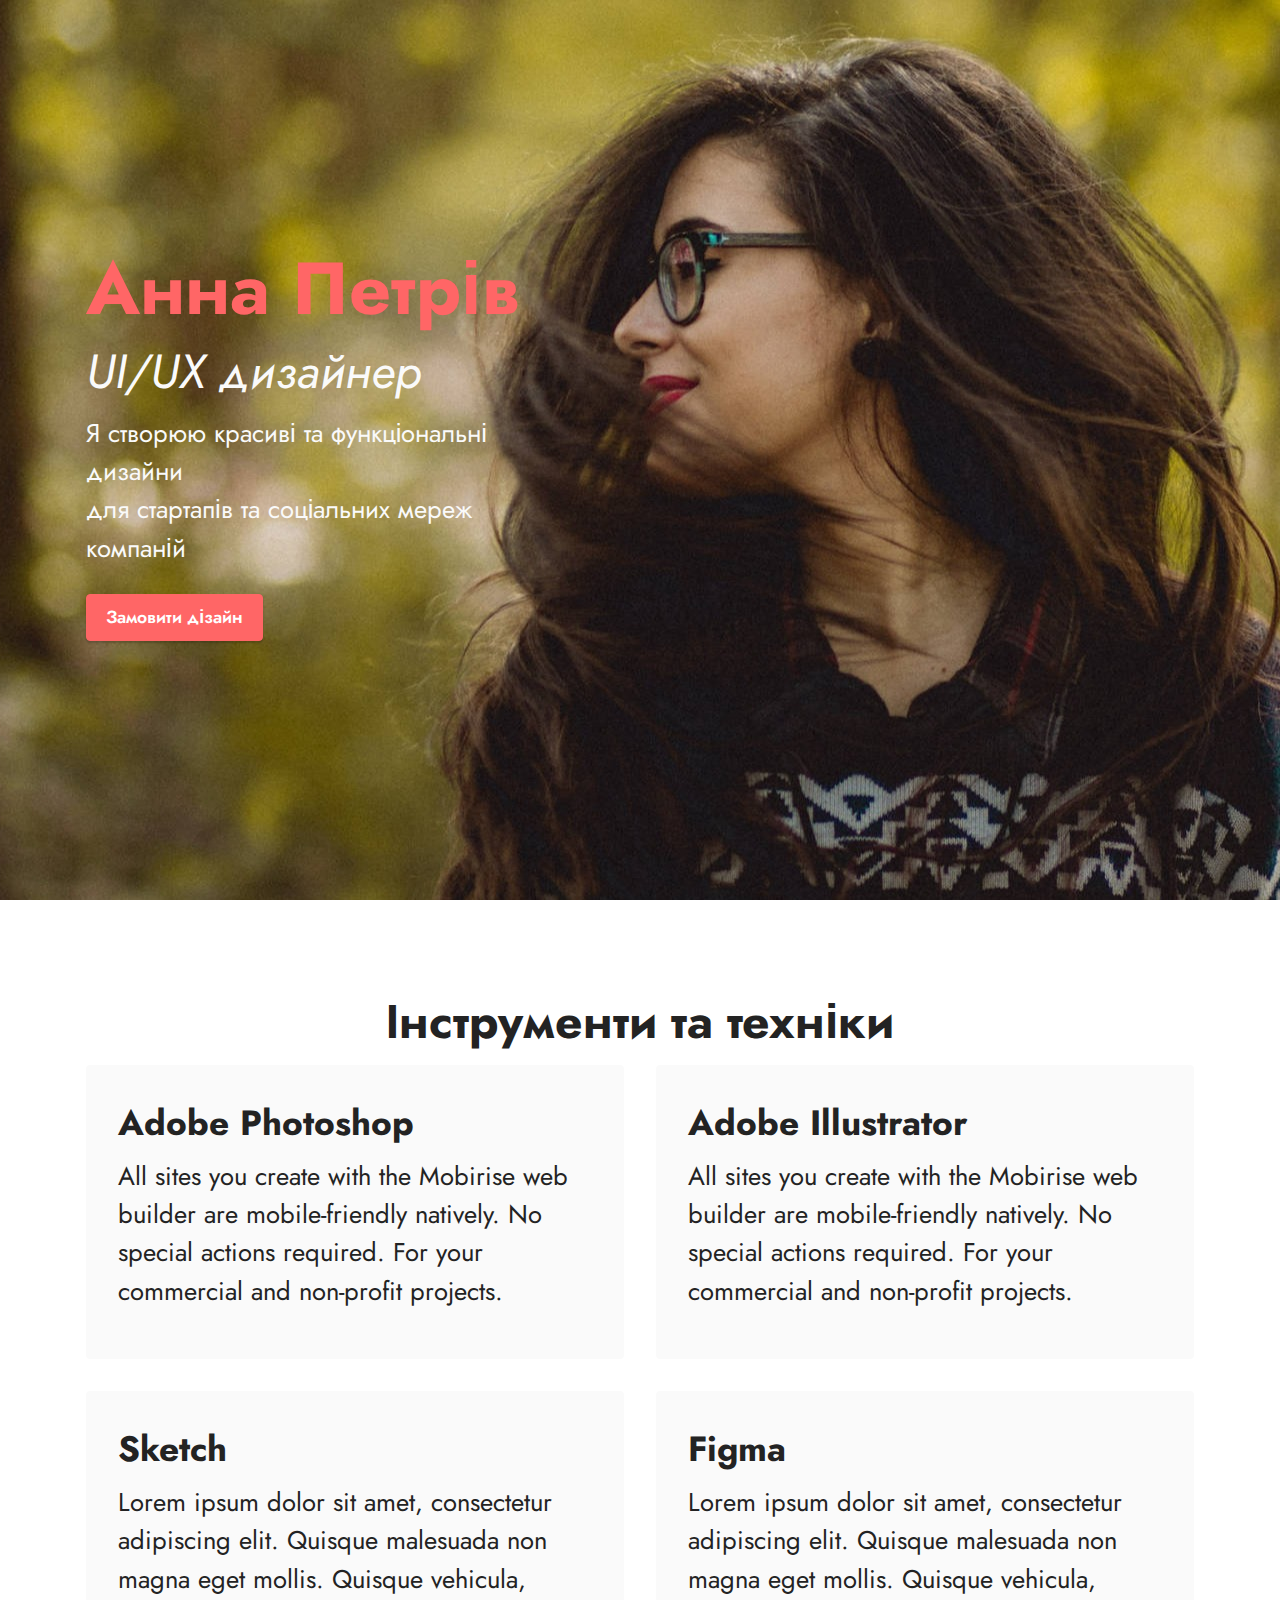
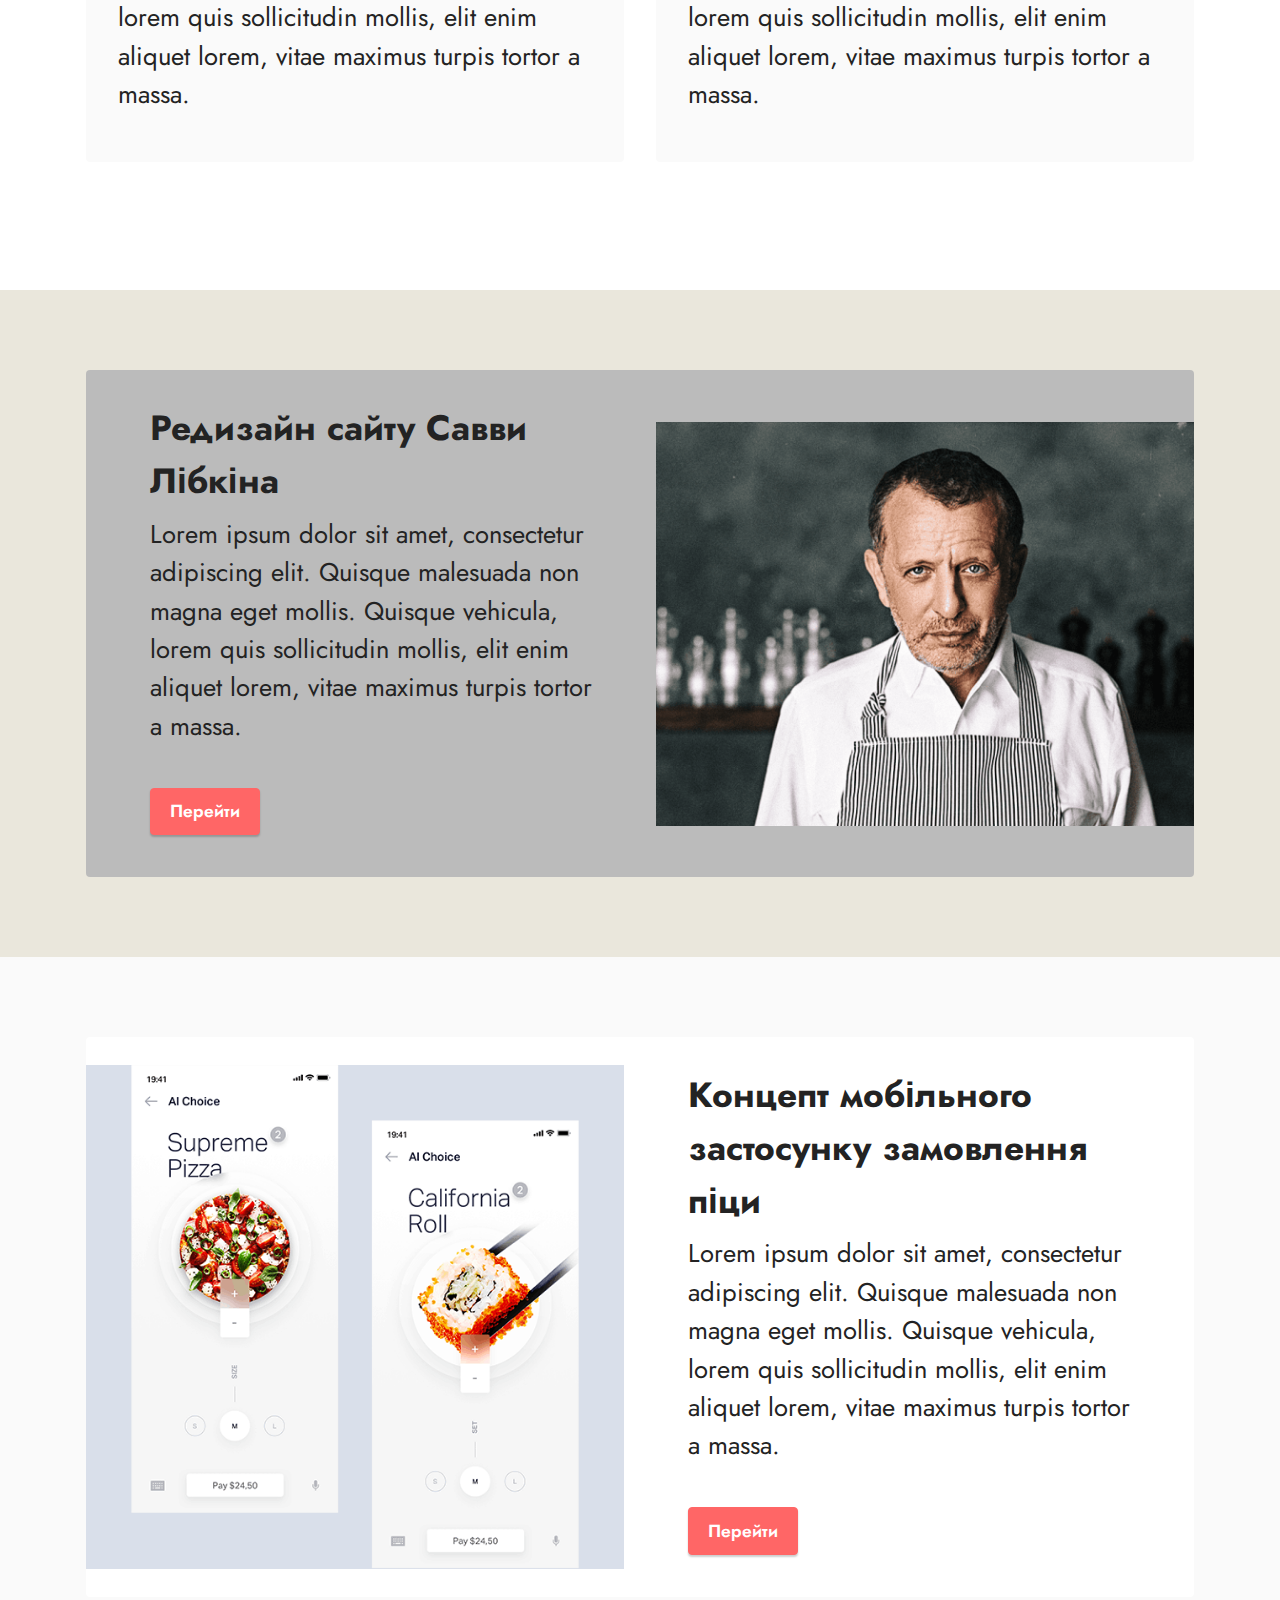
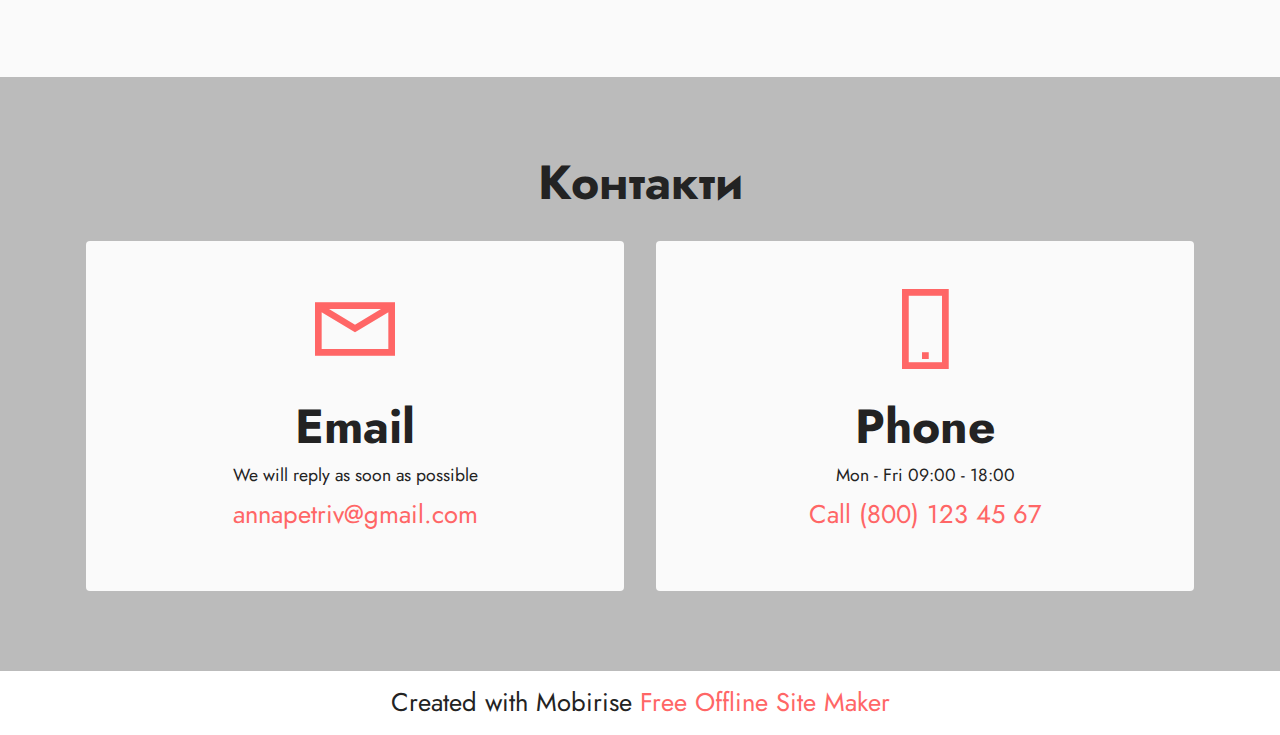
==== commit b9c4e2fd: "create github pages" ====
--- a/index.html
+++ b/index.html
@@ -228,7 +228,7 @@
             </div>
         </div>
     </div>
-</section><section class="display-7" style="padding: 0;align-items: center;justify-content: center;flex-wrap: wrap;    align-content: center;display: flex;position: relative;height: 4rem;"><a href="https://mobiri.se/2241445" style="flex: 1 1;height: 4rem;position: absolute;width: 100%;z-index: 1;"><img alt="" style="height: 4rem;" src="[data-uri]"></a><p style="margin: 0;text-align: center;" class="display-7">Created with &#8204;</p><a style="z-index:1" href="https://mobirise.com"> Free Web  Building Software</a></section><script src="assets/bootstrap/js/bootstrap.bundle.min.js"></script>  <script src="assets/smoothscroll/smooth-scroll.js"></script>  <script src="assets/ytplayer/index.js"></script>  <script src="assets/theme/js/script.js"></script>  
+</section><section class="display-7" style="padding: 0;align-items: center;justify-content: center;flex-wrap: wrap;    align-content: center;display: flex;position: relative;height: 4rem;"><a href="https://mobiri.se/2241445" style="flex: 1 1;height: 4rem;position: absolute;width: 100%;z-index: 1;"><img alt="" style="height: 4rem;" src="[data-uri]"></a><p style="margin: 0;text-align: center;" class="display-7">Created with Mobirise &#8204;</p><a style="z-index:1" href="https://mobirise.com/offline-website-builder.html">Free Offline Site Maker</a></section><script src="assets/bootstrap/js/bootstrap.bundle.min.js"></script>  <script src="assets/smoothscroll/smooth-scroll.js"></script>  <script src="assets/ytplayer/index.js"></script>  <script src="assets/theme/js/script.js"></script>  
   
   
 </body>
--- a/assets/mobirise/css/mbr-additional.css
+++ b/assets/mobirise/css/mbr-additional.css
@@ -942,8 +942,8 @@
   display: flex;
   border-radius: 50%;
   text-align: center;
-  color: #ffffff;
-  border: 2px solid #ffffff;
+  color: #fafafa;
+  border: 2px solid #fafafa;
   justify-content: center;
   align-content: center;
   transition: all 0.3s;
@@ -952,6 +952,6 @@
   padding: 0.6rem;
 }
 .cid-tcjH3aDEJv .icons-menu .soc-item .mbr-iconfont:hover {
-  background-color: #ffffff;
+  background-color: #fafafa;
   color: #000000;
 }
--- a/assets/mobirise/css/mbr-additional.css
+++ b/assets/mobirise/css/mbr-additional.css
@@ -942,8 +942,8 @@
   display: flex;
   border-radius: 50%;
   text-align: center;
-  color: #ffffff;
-  border: 2px solid #ffffff;
+  color: #fafafa;
+  border: 2px solid #fafafa;
   justify-content: center;
   align-content: center;
   transition: all 0.3s;
@@ -952,6 +952,6 @@
   padding: 0.6rem;
 }
 .cid-tcjH3aDEJv .icons-menu .soc-item .mbr-iconfont:hover {
-  background-color: #ffffff;
+  background-color: #fafafa;
   color: #000000;
 }
